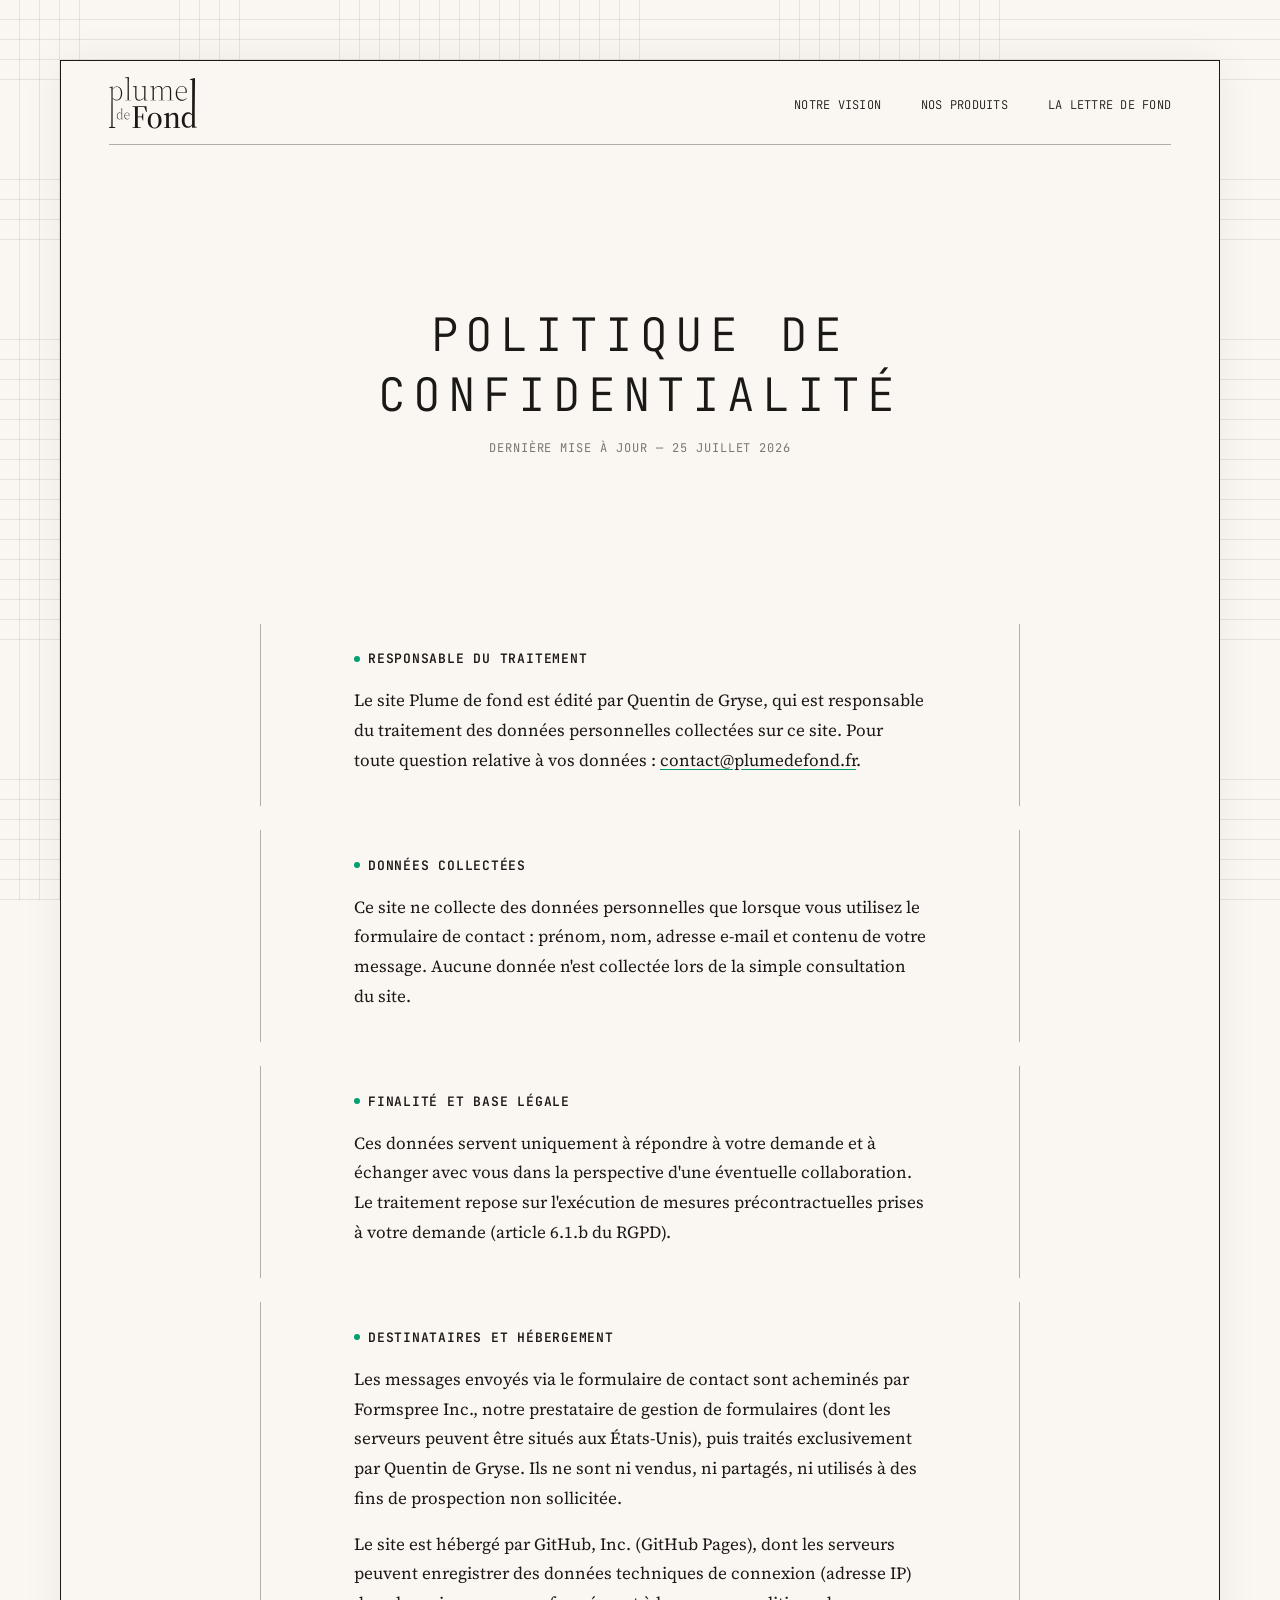
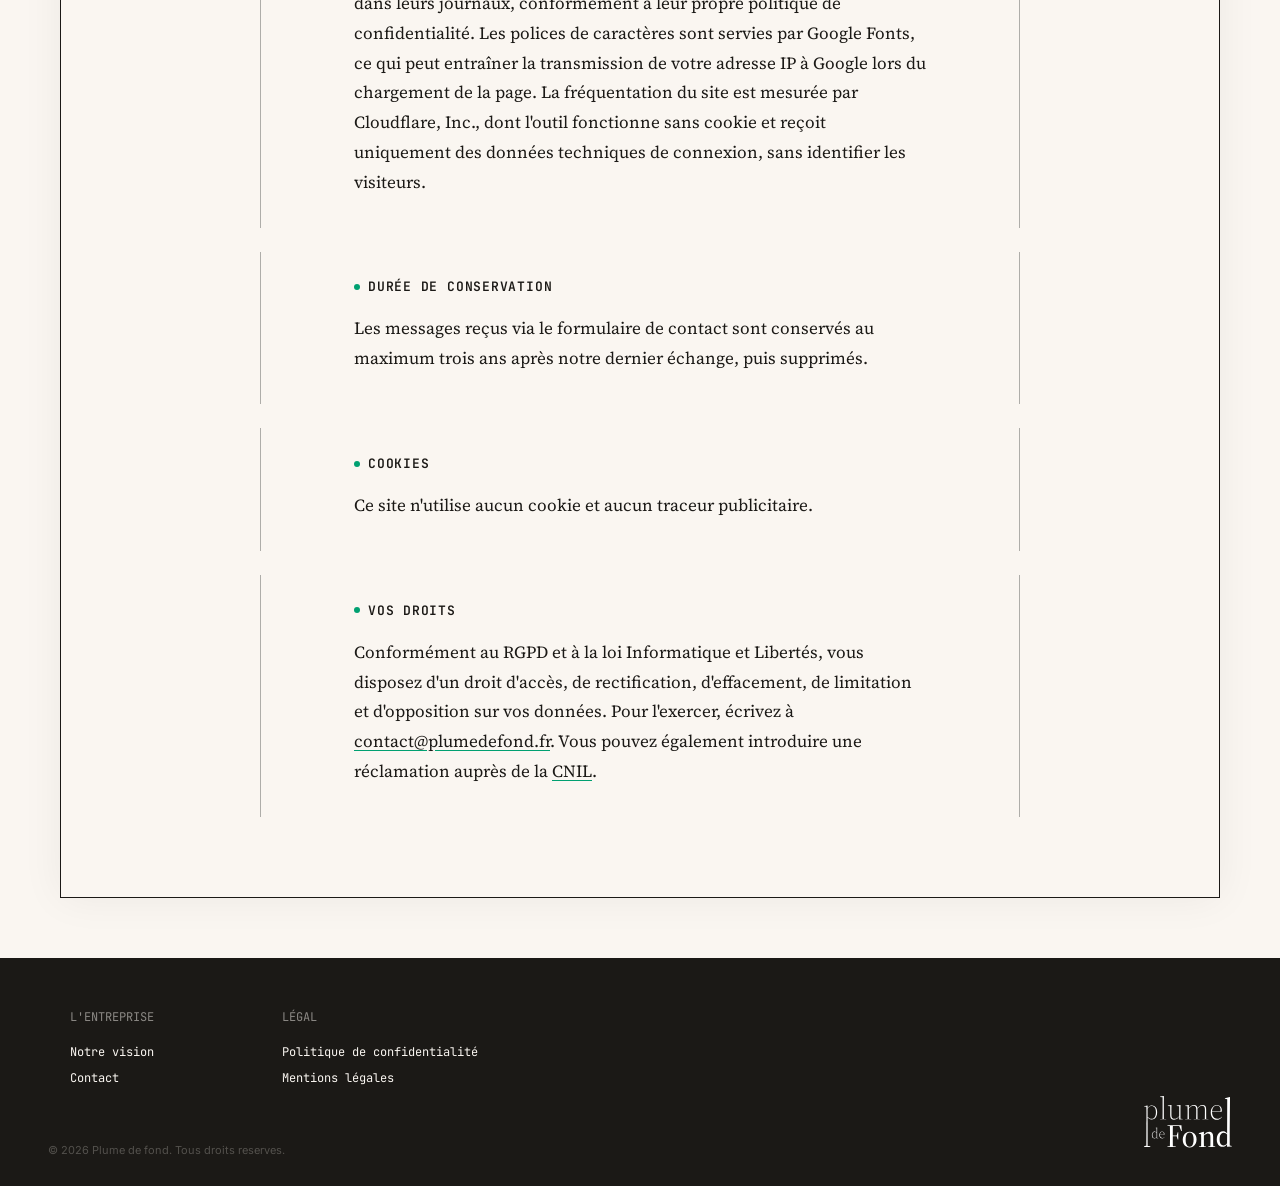
==== confidentialite.html @ 1cbe9a89 "Favicon : logotype sur fond crème #FAF9F1, SVG + PNG 16→512 rendus depuis le vectoriel, JSON-LD Orga" ====
<!DOCTYPE html>
<html lang="fr">
<head>
  <meta charset="UTF-8">
  <meta name="viewport" content="width=device-width, initial-scale=1.0">
  <title>Politique de confidentialité — Plume de fond</title>
  <link rel="preconnect" href="https://fonts.googleapis.com">
  <link rel="preconnect" href="https://fonts.gstatic.com" crossorigin>
  <link href="https://fonts.googleapis.com/css2?family=JetBrains+Mono:wght@300;400;500;600;700&family=Source+Serif+4:ital,opsz,wght@0,8..60,400;0,8..60,600;0,8..60,700;1,8..60,400;1,8..60,600&family=Inter:wght@400;500;600&display=swap" rel="stylesheet">
  <link rel="canonical" href="https://plumedefond.fr/confidentialite.html">
  <link rel="icon" href="favicon.ico" sizes="any">
  <link rel="icon" type="image/svg+xml" href="favicon.svg">
  <link rel="icon" type="image/png" sizes="512x512" href="favicon-512x512.png">
  <link rel="icon" type="image/png" sizes="192x192" href="favicon-192x192.png">
  <link rel="icon" type="image/png" sizes="96x96" href="favicon-96x96.png">
  <link rel="icon" type="image/png" sizes="48x48" href="favicon-48x48.png">
  <link rel="icon" type="image/png" sizes="32x32" href="favicon-32x32.png">
  <link rel="icon" type="image/png" sizes="16x16" href="favicon-16x16.png">
  <link rel="apple-touch-icon" sizes="180x180" href="apple-touch-icon.png">
  <link rel="stylesheet" href="style.css?v=20260912i">
</head>
<body>

  <div class="page-content">

  <!-- NAVBAR -->
  <nav class="navbar">
    <div class="nav-inner">
      <a href="index.html" class="nav-logo" aria-label="Plume de fond — accueil">
                <img class="logo-svg" src="logo-plume-de-fond.svg" alt="Plume de fond">
      </a>
      <ul class="nav-links">
        <li><a href="vision.html">NOTRE VISION<svg class="pencil-circle" viewBox="0 0 200 70" fill="none" xmlns="http://www.w3.org/2000/svg"><path d="M 120 5 C 160 3, 193 14, 191 32 C 189 50, 155 64, 100 65 C 45 66, 7 52, 6 34 C 5 16, 45 4, 110 3 C 155 2, 190 14, 188 32" stroke="#1b1916" stroke-width="1.8" stroke-linecap="round" fill="none"/></svg></a></li>
        <li><a href="index.html#produits">NOS PRODUITS<svg class="pencil-circle" viewBox="0 0 200 70" fill="none" xmlns="http://www.w3.org/2000/svg"><path d="M 120 5 C 160 3, 193 14, 191 32 C 189 50, 155 64, 100 65 C 45 66, 7 52, 6 34 C 5 16, 45 4, 110 3 C 155 2, 190 14, 188 32" stroke="#1b1916" stroke-width="1.8" stroke-linecap="round" fill="none"/></svg></a></li>
        <li><a href="https://lettre.plumedefond.fr">LA LETTRE DE FOND<svg class="pencil-circle" viewBox="0 0 200 70" preserveAspectRatio="none" fill="none" xmlns="http://www.w3.org/2000/svg"><path d="M 120 5 C 160 3, 193 14, 191 32 C 189 50, 155 64, 100 65 C 45 66, 7 52, 6 34 C 5 16, 45 4, 110 3 C 155 2, 190 14, 188 32" stroke="#1b1916" stroke-width="1.8" stroke-linecap="round" fill="none"/></svg></a></li>
      </ul>
    </div>
  </nav>

  <!-- TITRE -->
  <section class="hero hero-legal hero-legal-dated">
    <h1 class="hero-title vision-title">POLITIQUE DE CONFIDENTIALITÉ</h1>
  </section>
  <p class="legal-date">Dernière mise à jour — 25 juillet 2026</p>

  <!-- CORPS — colonne à filets façon article -->
  <div class="legal-article">

    <section class="legal-block">
      <div class="legal-inner">
        <h2>Responsable du traitement</h2>
        <p>Le site Plume de fond est édité par Quentin de Gryse, qui est responsable du traitement des données personnelles collectées sur ce site. Pour toute question relative à vos données : <a href="mailto:contact@plumedefond.fr">contact@plumedefond.fr</a>.</p>
      </div>
    </section>

    <section class="legal-block">
      <div class="legal-inner">
        <h2>Données collectées</h2>
        <p>Ce site ne collecte des données personnelles que lorsque vous utilisez le formulaire de contact : prénom, nom, adresse e-mail et contenu de votre message. Aucune donnée n'est collectée lors de la simple consultation du site.</p>
      </div>
    </section>

    <section class="legal-block">
      <div class="legal-inner">
        <h2>Finalité et base légale</h2>
        <p>Ces données servent uniquement à répondre à votre demande et à échanger avec vous dans la perspective d'une éventuelle collaboration. Le traitement repose sur l'exécution de mesures précontractuelles prises à votre demande (article 6.1.b du RGPD).</p>
      </div>
    </section>

    <section class="legal-block">
      <div class="legal-inner">
        <h2>Destinataires et hébergement</h2>
        <p>Les messages envoyés via le formulaire de contact sont acheminés par Formspree Inc., notre prestataire de gestion de formulaires (dont les serveurs peuvent être situés aux États-Unis), puis traités exclusivement par Quentin de Gryse. Ils ne sont ni vendus, ni partagés, ni utilisés à des fins de prospection non sollicitée.</p>
        <p>Le site est hébergé par GitHub, Inc. (GitHub Pages), dont les serveurs peuvent enregistrer des données techniques de connexion (adresse IP) dans leurs journaux, conformément à leur propre politique de confidentialité. Les polices de caractères sont servies par Google Fonts, ce qui peut entraîner la transmission de votre adresse IP à Google lors du chargement de la page. La fréquentation du site est mesurée par Cloudflare, Inc., dont l'outil fonctionne sans cookie et reçoit uniquement des données techniques de connexion, sans identifier les visiteurs.</p>
      </div>
    </section>

    <section class="legal-block">
      <div class="legal-inner">
        <h2>Durée de conservation</h2>
        <p>Les messages reçus via le formulaire de contact sont conservés au maximum trois ans après notre dernier échange, puis supprimés.</p>
      </div>
    </section>

    <section class="legal-block">
      <div class="legal-inner">
        <h2>Cookies</h2>
        <p>Ce site n'utilise aucun cookie et aucun traceur publicitaire.</p>
      </div>
    </section>

    <section class="legal-block">
      <div class="legal-inner">
        <h2>Vos droits</h2>
        <p>Conformément au RGPD et à la loi Informatique et Libertés, vous disposez d'un droit d'accès, de rectification, d'effacement, de limitation et d'opposition sur vos données. Pour l'exercer, écrivez à <a href="mailto:contact@plumedefond.fr">contact@plumedefond.fr</a>. Vous pouvez également introduire une réclamation auprès de la <a href="https://www.cnil.fr" target="_blank" rel="noopener">CNIL</a>.</p>
      </div>
    </section>

  </div>

  </div><!-- fin .page-content -->

<footer class="footer">
    <div class="footer-inner">
      <div class="footer-col">
        <p class="footer-heading">L'ENTREPRISE</p>
        <ul>
          <li><a href="vision.html">Notre vision</a></li>
          <li><a href="contact.html">Contact</a></li>
        </ul>
      </div>
      <div class="footer-col">
        <p class="footer-heading">LÉGAL</p>
        <ul>
          <li><a href="confidentialite.html">Politique de confidentialité</a></li>
          <li><a href="mentions-legales.html">Mentions légales</a></li>
        </ul>
      </div>
      <div class="footer-col footer-col-logo">
        <img class="footer-logo" src="logo-plume-de-fond-blanc.svg" alt="Plume de fond">
      </div>
    </div>
    <div class="footer-bottom">
      <p>&copy; 2026 Plume de fond. Tous droits reserves.</p>
    </div>
  </footer>

  <!-- Cloudflare Web Analytics — mesure d'audience sans cookies -->
  <script type='module' src='https://static.cloudflareinsights.com/beacon.min.js' data-cf-beacon='{"token": "644f7a3778624fafaa6b0a6ad2f11ed3"}'></script>
</body>
</html>
---- style.css ----
/* =============================================
   SEQUOIA CAPITAL — Faithful reproduction v2
   Based on actual screenshot analysis
   ============================================= */

*, *::before, *::after {
  margin: 0;
  padding: 0;
  box-sizing: border-box;
}

:root {
  --seq-green: #00a071;
  --seq-black: #1b1916;
  --seq-white: #ffffff;
  --seq-offwhite: #f3f3f2;
  --seq-gray: #888;
  --seq-cream: #faf6f1;
  --seq-red-margin: #d4a0a0;
  --seq-line: rgba(27, 25, 22, 0.06);
  --grid-gap: 1rem;

  /* Cartes produits — palette finance (banque privée / private equity / FT) */
  --card-visibilite-1: #3B5547;
  --card-visibilite-2: #2E4438;
  --card-edition-1: #5A3A29;
  --card-edition-2: #432A1B;
  --card-recherche-1: #2A4055;
  --card-recherche-2: #1E3148;
  --card-studio-1: #6A3138;
  --card-studio-2: #532328;
}

html {
  font-size: 16px;
  scroll-behavior: smooth;
  /* neutralise le gonflement automatique des textes sur Chrome Android */
  -webkit-text-size-adjust: 100%;
  text-size-adjust: 100%;
}

body {
  font-family: 'Inter', -apple-system, BlinkMacSystemFont, "Segoe UI", Roboto, sans-serif;
  color: var(--seq-black);
  background: var(--seq-cream);
  background-image:
    repeating-linear-gradient(
      to bottom,
      transparent,
      transparent 19.5px,
      rgba(27, 25, 22, 0.09) 19.5px,
      rgba(27, 25, 22, 0.09) 20px
    ),
    repeating-linear-gradient(
      to right,
      transparent,
      transparent 19.5px,
      rgba(27, 25, 22, 0.09) 19.5px,
      rgba(27, 25, 22, 0.09) 20px
    );
  background-attachment: fixed;
  line-height: 1.5;
  -webkit-font-smoothing: antialiased;
}

a {
  text-decoration: none;
  color: inherit;
}

ul {
  list-style: none;
}

/* =============================================
   NAVBAR — white bg, uppercase small links, spaced
   ============================================= */
.navbar {
  position: sticky;
  top: 0;
  z-index: 1000;
  background: var(--seq-cream);
  border-bottom: none;
}

.nav-inner {
  position: relative;
  margin: 0 auto;
  padding: 0 3rem;
  height: 84px;
  display: flex;
  align-items: center;
}

.nav-inner::after {
  content: '';
  position: absolute;
  bottom: 0;
  left: 3rem;
  right: 3rem;
  height: 0;
  border-top: thin solid #aeada9;
  opacity: 1;
}

.nav-logo {
  color: var(--seq-black);
  margin-right: auto;
  display: inline-flex;
  align-items: center;
  line-height: 0;
}

.nav-logo .logo-svg {
  height: 62px;
  width: auto;
  display: block;
  /* le SVG a du blanc interne en bas : on recentre l'encre optiquement */
  transform: translateY(5px);
}

.nav-links {
  display: flex;
  gap: 2.5rem;
}

.nav-links a {
  font-family: 'JetBrains Mono', monospace;
  font-size: 12px;
  font-weight: 300;
  color: var(--seq-black);
  letter-spacing: 0.02em;
  opacity: 1;
  transition: opacity 0.3s;
  position: relative;
}

.nav-links a:hover {
  opacity: 1;
}

.nav-links a.active {
  opacity: 1;
  background-image: url("data:image/svg+xml,%3Csvg xmlns='http://www.w3.org/2000/svg' viewBox='0 0 120 10' preserveAspectRatio='none'%3E%3Cpath d='M 0 6 C 30 4, 60 7, 90 5 C 105 4, 115 6, 120 5' stroke='%231b1916' stroke-width='3.5' stroke-linecap='round' fill='none'/%3E%3C/svg%3E");
  background-repeat: no-repeat;
  background-position: bottom center;
  background-size: 100% 10px;
  padding-bottom: 10px;
}

.nav-links a:not(.active):hover .pencil-circle {
  opacity: 1;
}

.nav-links a:not(.active):hover .pencil-circle path {
  animation: draw 0.7s ease-out forwards;
}

.nav-links a.active .pencil-circle {
  display: none;
}

.pencil-circle {
  position: absolute;
  top: -14px;
  left: -18px;
  width: calc(100% + 36px);
  height: calc(100% + 28px);
  pointer-events: none;
  opacity: 0;
  transition: opacity 0.1s;
}

.pencil-circle path {
  stroke-dasharray: 600;
  stroke-dashoffset: 600;
}

@keyframes draw {
  to {
    stroke-dashoffset: 0;
  }
}

.nav-right {
  display: flex;
  align-items: center;
  margin-left: 2.5rem;
  gap: 12px;
}

.nav-search {
  background: none;
  border: none;
  cursor: pointer;
  color: var(--seq-black);
  opacity: 0.6;
  padding: 4px;
  transition: opacity 0.2s;
}

.nav-search:hover {
  opacity: 1;
}

.nav-hamburger {
  display: none;
  background: none;
  border: none;
  cursor: pointer;
  flex-direction: column;
  gap: 4px;
  padding: 6px;
}

.nav-hamburger span {
  display: block;
  width: 18px;
  height: 1.5px;
  background: var(--seq-black);
}

/* =============================================
   HERO — white bg, serif italic, circled word
   ============================================= */
.hero {
  margin-top: 0;
  display: flex;
  align-items: center;
  justify-content: center;
  padding: 160px 3rem 180px;
  background: transparent;
  position: relative;
}

/* Conteneur central — fond opaque par-dessus le quadrillage */
.page-content {
  position: relative;
  margin: 60px;
  background: var(--seq-cream);
  border: 1.5px solid var(--seq-black);
  box-shadow: 0 0 40px rgba(0, 0, 0, 0.06);
}

.hero-title {
  font-family: 'Source Serif 4', Georgia, 'Times New Roman', serif;
  font-size: 46px;
  font-weight: 400;
  font-style: normal;
  line-height: 1.3;
  letter-spacing: -0.01em;
  color: var(--seq-black);
  text-align: center;
  max-width: 780px;
}

.typewriter {
  font-style: italic;
}

.cursor {
  display: inline;
  animation: blink 0.8s step-end infinite;
  font-weight: 300;
  margin-left: -2px;
}

@keyframes blink {
  0%, 100% { opacity: 1; }
  50% { opacity: 0; }
}

/* Soulignement calligraphique sous le logo */
.nav-logo {
  position: relative;
}


/* =============================================
   VISION — page texte
   ============================================= */
/* Hero Vision : même espace au-dessus (ligne navbar → titre) et en dessous
   (titre → intro), 173 px mesurés (2026-09-12) */
.hero-vision {
  padding-bottom: 97px;
}
.vision-title {
  font-family: 'JetBrains Mono', monospace !important;
  font-weight: 300 !important;
  letter-spacing: 0.15em;
}

.vision-content {
  padding: 0 3rem 80px;
}

.vision-inner {
  max-width: 700px;
  margin: 0 auto;
}

.vision-inner h2 {
  font-family: 'Source Serif 4', Georgia, serif;
  font-size: 24px;
  font-weight: 400;
  color: var(--seq-black);
  margin-top: 48px;
  margin-bottom: 16px;
}

.vision-inner h2:first-child {
  margin-top: 0;
}

.vision-inner p {
  font-family: 'Source Serif 4', Georgia, serif;
  font-size: 16px;
  line-height: 1.8;
  color: var(--seq-black);
  margin-bottom: 16px;
  opacity: 0.85;
}

/* Vision — Intro (dans la grille) */
.vision-block-intro {
  text-align: center;
}

.vision-block-intro::after {
  background: none !important;
}

.vision-block-intro::before {
  content: '';
  position: absolute;
  bottom: 0;
  left: 0.95rem;
  right: 0.95rem;
  height: 0;
  border-top: thin solid #aeada9;
  clip-path: polygon(0 0, calc(50% - 0.95rem) 0, calc(50% - 0.95rem) 100%, calc(50% + 0.95rem) 100%, calc(50% + 0.95rem) 0, 100% 0, 100% 100%, 0 100%);
  z-index: 1;
}

.vision-opening {
  font-family: 'Source Serif 4', Georgia, serif;
  font-size: 28px;
  font-weight: 700;
  line-height: 1.4;
  color: var(--seq-black);
  max-width: 700px;
  margin: 0 auto;
}

.vision-subtitle {
  font-family: 'Source Serif 4', Georgia, serif;
  font-size: 16px;
  line-height: 1.8;
  color: var(--seq-black);
  opacity: 0.75;
}

/* Vision — Séparateurs */
.vision-separator {
  border: none;
  border-top: 1px solid rgba(27, 25, 22, 0.1);
  max-width: 700px;
  margin: 48px auto;
}

/* Vision — Blocs alternés */
.vision-block {
  padding: 0 3rem;
}

.vision-block-inner {
  max-width: 1000px;
  margin: 0 auto;
  display: grid;
  grid-template-columns: 1fr 1fr;
  gap: 60px;
  align-items: start;
}

/* ============================================================
   VISION — grille encadrée (filets façon page d'accueil)
   ============================================================ */
.vision-grid {
  position: relative;
  max-width: 1040px;
  margin: 0.7rem auto 0;
}

/* chaque bloc = une rangée de la grille */
.vision-grid .vision-block {
  position: relative;
  padding: 2.6rem 2rem;
}
.vision-grid .vision-block-inner {
  max-width: none;
  margin: 0;
  gap: 4rem;
  align-items: center;
}

/* séparateurs horizontaux entre rangées — extrémités en retrait + trou central (s'arrêtent avant les verticales) */
.vision-grid .vision-block + .vision-block::before {
  content: '';
  position: absolute;
  top: 0;
  left: 0.95rem;
  right: 0.95rem;
  height: 0;
  border-top: thin solid #aeada9;
  clip-path: polygon(0 0, calc(50% - 0.95rem) 0, calc(50% - 0.95rem) 100%, calc(50% + 0.95rem) 100%, calc(50% + 0.95rem) 0, 100% 0, 100% 100%, 0 100%);
  pointer-events: none;
}

/* filets du cadre */
.vision-grid .frame-line {
  position: absolute;
  z-index: 1;
  pointer-events: none;
}
.vision-grid .frame-top,
.vision-grid .frame-bottom {
  left: 0.95rem;
  right: 0.95rem;
  height: 0;
  border-top: thin solid #aeada9;
  clip-path: polygon(0 0, calc(50% - 0.95rem) 0, calc(50% - 0.95rem) 100%, calc(50% + 0.95rem) 100%, calc(50% + 0.95rem) 0, 100% 0, 100% 100%, 0 100%);
}
.vision-grid .frame-top { top: 0; clip-path: none; }
.vision-grid .frame-bottom { bottom: 0; }

.vision-grid .vision-block-intro + .vision-block::before {
  clip-path: none;
}
.vision-grid .frame-vleft,
.vision-grid .frame-vright,
.vision-grid .frame-vcenter {
  display: none;
}

.vision-grid .vision-block::after {
  content: '';
  position: absolute;
  top: 1rem;
  bottom: 1rem;
  left: 0;
  right: 0;
  border-left: thin solid #aeada9;
  border-right: thin solid #aeada9;
  background: linear-gradient(to right, transparent calc(50% - 0.5px), #aeada9 calc(50% - 0.5px), #aeada9 calc(50% + 0.5px), transparent calc(50% + 0.5px));
  pointer-events: none;
  z-index: 1;
}

.vision-block-reverse .vision-block-inner {
  direction: rtl;
}

.vision-block-reverse .vision-text,
.vision-block-reverse .vision-image {
  direction: ltr;
}

.vision-text h2 {
  font-family: 'Source Serif 4', Georgia, serif;
  font-size: 22px;
  font-weight: 400;
  font-style: italic;
  color: var(--seq-black);
  margin-bottom: 20px;
}

.vision-text p {
  font-family: 'Source Serif 4', Georgia, serif;
  font-size: 15px;
  line-height: 1.8;
  color: var(--seq-black);
  opacity: 0.85;
  margin-bottom: 14px;
}

.vision-text p:last-child {
  margin-bottom: 0;
}

/* Vision — Images (placeholder en attendant) */
.vision-image-placeholder {
  width: 100%;
  aspect-ratio: 4 / 3;
  background: rgba(27, 25, 22, 0.04);
  border: 1px dashed rgba(27, 25, 22, 0.15);
  display: flex;
  align-items: center;
  justify-content: center;
  font-family: 'JetBrains Mono', monospace;
  font-size: 13px;
  color: var(--seq-black);
  opacity: 0.3;
}

.vision-image img {
  width: 100%;
  aspect-ratio: 1 / 1;
  object-fit: cover;
}

/* Vision — Fermeture */
.vision-closing-section {
  padding: 48px 3rem 80px;
  text-align: center;
}

.vision-closing {
  font-family: 'Source Serif 4', Georgia, serif;
  font-size: 20px;
  line-height: 1.6;
  color: var(--seq-black);
  max-width: 700px;
  margin: 0 auto;
}

.vision-signature {
  font-family: 'Source Serif 4', Georgia, serif;
  font-size: 18px;
  color: var(--seq-black);
  margin-top: 24px;
}

.vision-signature a {
  background-image: url("data:image/svg+xml,%3Csvg xmlns='http://www.w3.org/2000/svg' viewBox='0 0 120 10' preserveAspectRatio='none'%3E%3Cpath d='M 0 6 C 30 4, 60 7, 90 5 C 105 4, 115 6, 120 5' stroke='%231b1916' stroke-width='3.5' stroke-linecap='round' fill='none'/%3E%3C/svg%3E");
  background-repeat: no-repeat;
  background-position: bottom center;
  background-size: 100% 10px;
  padding-bottom: 10px;
  background-size: 100% 10px;
}

/* Bloc « Devenez votre propre média » : image à taille fixe, colonne texte
   élargie via un écart réduit (64 → 50 px, bascule à 54 px) pour garder le dernier paragraphe
   sur 4 lignes sans élargir la grille (2026-09-12) */
@media (min-width: 769px) {
  .vision-grid .vision-block-reverse .vision-block-inner {
    grid-template-columns: 1fr calc(50% - 2rem);
    gap: 50px;
  }
}

/* Vision — Responsive */
@media (max-width: 768px) {
  .vision-block-inner {
    grid-template-columns: 1fr;
    gap: 30px;
  }

  .vision-block-reverse .vision-block-inner {
    direction: ltr;
  }

  /* colonnes empilées : on masque la verticale centrale */
  .vision-grid .frame-vcenter {
    display: none;
  }

  .vision-opening {
    font-size: 22px;
  }

  .vision-intro,
  .vision-block {
    padding-left: 1.2rem;
    padding-right: 1.2rem;
  }

  .vision-closing-section {
    padding-left: 1.2rem;
    padding-right: 1.2rem;
  }
}

/* =============================================
   GRID — tight gap, Sequoia editorial layout
   ============================================= */
.products {
  padding: 0 3rem 3rem;
  margin: 0 auto;
}

.grid {
  display: grid;
  grid-template-columns: repeat(3, 1fr);
  grid-auto-rows: 1fr;
  gap: var(--grid-gap);
}

/* =============================================
   CARDS — full-bleed image, overlay text at bottom
   ============================================= */
.card {
  position: relative;
  overflow: hidden;
  cursor: pointer;
  min-height: 300px;
}

.card-large {
  grid-column: span 2;
}

.card-bg {
  position: absolute;
  inset: 0;
  width: 100%;
  height: 100%;
  transition: transform 0.5s ease;
}

.card:hover .card-bg {
  transform: scale(1.04);
}

.card-overlay {
  position: absolute;
  inset: 0;
  display: flex;
  flex-direction: column;
  justify-content: space-between;
  padding: 1.5rem;
  background: linear-gradient(to top, rgba(0,0,0,0.55) 0%, rgba(0,0,0,0.1) 40%, rgba(0,0,0,0) 60%);
}

.card-tag {
  font-family: 'JetBrains Mono', monospace;
  font-size: 16px;
  font-weight: 600;
  letter-spacing: 0.02em;
  color: var(--seq-cream);
  margin-bottom: 6px;
  display: flex;
  align-items: center;
  gap: 6px;
}

.card-tag::before {
  content: '';
  display: inline-block;
  width: 6px;
  height: 6px;
  background: var(--seq-cream);
  border-radius: 50%;
}

.card-title {
  font-family: 'Source Serif 4', Georgia, 'Times New Roman', serif;
  font-size: 16px;
  font-weight: 600;
  line-height: 1.3;
  color: var(--seq-white);
}

.card-large .card-title {
  font-size: 20px;
}

/* =============================================
   GRID 2x2 — familles de produits
   ============================================= */
.grid-2x2 {
  grid-template-columns: repeat(2, 1fr);
  grid-auto-rows: auto;
  gap: 1.9rem;
  position: relative;
  padding-top: 0.95rem;
  padding-bottom: 0.95rem;
}

/* Ligne horizontale en haut */
.grid-2x2 .line-top,
.grid-2x2 .line-bottom {
  position: absolute;
  left: 0;
  right: 0;
  height: 0;
  border-top: thin solid #aeada9;
  pointer-events: none;
  z-index: 1;
  clip-path: polygon(0 0, calc(50% - 0.95rem) 0, calc(50% - 0.95rem) 100%, calc(50% + 0.95rem) 100%, calc(50% + 0.95rem) 0, 100% 0, 100% 100%, 0 100%);
}

/* séparateurs entre cartes / avant le manifeste — uniquement en mobile (colonne unique) */
.card-sep,
.manifeste-sep {
  display: none;
}

.grid-2x2 .line-top {
  top: 0;
}

.grid-2x2 .line-bottom {
  bottom: 0;
}

.grid-2x2 .line-left,
.grid-2x2 .line-right {
  position: absolute;
  top: 0.95rem;
  bottom: 0.95rem;
  width: 1px;
  pointer-events: none;
  z-index: 1;
  background: linear-gradient(
    to bottom,
    #aeada9 0%,
    #aeada9 calc(50% - 0.95rem),
    transparent calc(50% - 0.95rem),
    transparent calc(50% + 0.95rem),
    #aeada9 calc(50% + 0.95rem),
    #aeada9 100%
  );
}

.grid-2x2 .line-left {
  left: -0.95rem;
}

.grid-2x2 .line-right {
  right: -0.95rem;
}

.grid-2x2::before,
.grid-2x2::after {
  content: '';
  position: absolute;
  opacity: 1;
  z-index: 1;
  pointer-events: none;
}

/* Ligne verticale — interrompue au centre */
.grid-2x2::before {
  top: 0.95rem;
  bottom: 0.95rem;
  left: 50%;
  width: 1px;
  transform: translateX(-50%);
  background: linear-gradient(
    to bottom,
    #aeada9 0%,
    #aeada9 calc(50% - 0.95rem),
    transparent calc(50% - 0.95rem),
    transparent calc(50% + 0.95rem),
    #aeada9 calc(50% + 0.95rem),
    #aeada9 100%
  );
}

/* Ligne horizontale — interrompue au centre */
.grid-2x2::after {
  left: 0;
  right: 0;
  top: 50%;
  height: 1px;
  transform: translateY(-50%);
  background: linear-gradient(
    to right,
    #aeada9 0%,
    #aeada9 calc(50% - 0.95rem),
    transparent calc(50% - 0.95rem),
    transparent calc(50% + 0.95rem),
    #aeada9 calc(50% + 0.95rem),
    #aeada9 100%
  );
}

.card-family {
  aspect-ratio: 1 / 1;
  min-height: 0;
}

.card-family .card-overlay {
  background: linear-gradient(to top, rgba(0,0,0,0.35) 0%, rgba(0,0,0,0.1) 50%, rgba(0,0,0,0) 70%);
}

.card-bottom {
  position: relative;
  z-index: 2;
  display: flex;
  flex-direction: column;
  gap: 12px;
}

.card-services {
  list-style: none;
  display: flex;
  flex-wrap: wrap;
  gap: 6px 12px;
}

.card-services li {
  font-family: 'JetBrains Mono', monospace;
  font-size: 13px;
  font-weight: 300;
  color: rgba(255, 255, 255, 0.7);
  letter-spacing: 0.02em;
}

.card-services li + li::before {
  content: '—  ';
  opacity: 0.4;
}

/* =============================================
   FLIP CARDS — recto/verso au clic
   ============================================= */
/* le clip passe sur chaque face (sinon la rotation 3D serait coupée) */
.card-family {
  overflow: visible;
  perspective: 1400px;
}

.card-flip-inner {
  position: relative;
  width: 100%;
  height: 100%;
  -webkit-transform-style: preserve-3d;
  transform-style: preserve-3d;
  transition: transform 0.65s cubic-bezier(0.4, 0.2, 0.2, 1);
}

.card-family.flipped .card-flip-inner {
  transform: rotateY(180deg);
}

.card-face {
  position: absolute;
  inset: 0;
  overflow: hidden;
  backface-visibility: hidden;
  -webkit-backface-visibility: hidden;
}

/* Safari iOS ignore parfois backface-visibility sans transform 3D explicite */
.card-face-front {
  transform: rotateY(0deg);
  /* ceinture de sécurité : recto masqué à mi-rotation (invisible à cet instant) */
  visibility: visible;
  transition: visibility 0s linear 0.32s;
}

.card-family.flipped .card-face-front {
  visibility: hidden;
}

/* Verso : page de cahier — crème quadrillé, texte encre */
.card-face-back {
  transform: rotateY(180deg);
  display: flex;
  flex-direction: column;
  gap: 14px;
  padding: 1.5rem;
  background-color: var(--seq-cream);
  background-image:
    linear-gradient(rgba(27, 25, 22, 0.05) 1px, transparent 1px),
    linear-gradient(90deg, rgba(27, 25, 22, 0.05) 1px, transparent 1px);
  background-size: 20px 20px;
  border: thin solid #aeada9;
}

.card-family .card-face-back .card-tag {
  color: var(--seq-black);
  text-shadow: none;
}

.card-family .card-face-back .card-tag::before {
  background: var(--seq-green);
}

.card-back-text {
  font-family: 'Source Serif 4', Georgia, 'Times New Roman', serif;
  font-size: 18px;
  line-height: 1.65;
  color: var(--seq-black);
  margin: auto 0;
  text-align: center;
  padding: 0 0.6rem;
}

@media (prefers-reduced-motion: reduce) {
  .card-flip-inner {
    transition: none;
  }
}

/* =============================================
   CARD — social icons (chalk style)
   ============================================= */
.card-overlay-icons {
  background: none;
  justify-content: flex-end;
  align-items: flex-start;
  padding: 1.5rem;
  gap: 0;
}

.card-icons-grid {
  position: absolute;
  top: 50%;
  left: 50%;
  transform: translate(-50%, -55%);
  display: grid;
  grid-template-columns: repeat(3, 1fr);
  gap: 1.5rem;
  width: 60%;
  max-width: 260px;
  color: rgba(255, 255, 255, 0.8);
}

.card-social:hover .card-icons-grid {
  color: rgba(255, 255, 255, 0.95);
}

.card-edition-icon {
  position: absolute;
  top: 50%;
  left: 50%;
  transform: translate(-50%, -55%);
  width: 30%;
  max-width: 120px;
  color: rgba(255, 255, 255, 0.8);
  transition: color 0.4s;
}

.card-edition:hover .card-edition-icon {
  color: rgba(255, 255, 255, 0.95);
}

.card-edition-icon svg {
  width: 100%;
  height: auto;
}

/* Fond grille bleu nuit #0F1E31 (lifté depuis #17141d, trop proche du noir Édition) */
.card-bg-recherche {
  background-color: #0F1E31;
  background-image:
    linear-gradient(rgba(255, 255, 255, 0.07) 1px, transparent 1px),
    linear-gradient(90deg, rgba(255, 255, 255, 0.07) 1px, transparent 1px);
  background-size: 28px 28px;
}

/* Ligne de graphique étirée sur toute la largeur */
.recherche-line {
  position: absolute;
  inset: 0;
  width: 100%;
  height: 100%;
}

/* Loupe demi-teinte, au centre (à la place du globe) */
.recherche-loupe {
  position: absolute;
  top: 46%;
  left: 50%;
  transform: translate(-50%, -50%) rotate(-4deg);
  width: 38%;
  max-width: 190px;
  height: auto;
  filter: drop-shadow(0 8px 16px rgba(0, 0, 0, 0.45));
  transition: transform 0.5s ease;
}

.card-recherche:hover .recherche-loupe {
  transform: translate(-50%, -50%) rotate(-4deg) scale(1.04);
}

.card-medias-icon {
  position: absolute;
  top: 50%;
  left: 50%;
  transform: translate(-50%, -55%);
  width: 45%;
  max-width: 170px;
  color: rgba(255, 255, 255, 0.8);
  transition: color 0.4s;
}

.card-medias:hover .card-medias-icon {
  color: rgba(255, 255, 255, 0.95);
}

.card-medias-icon svg {
  width: 100%;
  height: auto;
}

/* =============================================
   CARD STUDIO — égaliseur audio animé
   ============================================= */
/* pas de dégradé sombre sur la carte Studio — aplat uni */
.card-medias .card-overlay {
  background: none;
}

.card-eq {
  position: absolute;
  top: 50%;
  left: 50%;
  transform: translate(-50%, -55%);
  display: flex;
  align-items: center;
  gap: 7px;
  height: 100px;
  color: rgba(255, 255, 255, 0.9);
  transition: color 0.4s;
}

.card-medias:hover .card-eq {
  color: #ffffff;
}

.card-eq-bar {
  width: 6px;
  border-radius: 0;
  background: currentColor;
  height: var(--h);
  transform-origin: center;
  animation: eq-bounce var(--dur, 1s) ease-in-out var(--d, 0s) infinite;
}

@keyframes eq-bounce {
  0%, 100% { transform: scaleY(0.3); }
  50%      { transform: scaleY(1); }
}

/* accélère légèrement au survol */
.card-medias:hover .card-eq-bar {
  animation-duration: calc(var(--dur, 1s) * 0.6);
}

/* respecte la préférence d'animation réduite */
@media (prefers-reduced-motion: reduce) {
  .card-eq-bar { animation: none; transform: scaleY(0.8); }
}

.card-icon {
  width: 100%;
  height: auto;
  transition: color 0.4s;
}

.card-social .card-title {
  text-align: left;
  font-size: 16px;
}

/* =============================================
   CARD VISIBILITÉ — quadrillage vert + post-it
   ============================================= */
/* pas de dégradé sombre sur les cartes Visibilité et Recherche — aplat uni */
.card-social .card-overlay,
.card-recherche .card-overlay {
  background: none;
}

/* =============================================
   CARD ÉDITION — tableau noir + coupures de journaux déchirées
   ============================================= */
/* dégradé renforcé : le titre passe sur la coupure de journal claire */
.card-edition .card-overlay {
  background: linear-gradient(to top, rgba(0,0,0,0.68) 0%, rgba(0,0,0,0.32) 30%, rgba(0,0,0,0) 58%);
}

.card-edition .card-title,
.card-edition .card-services,
.card-edition .card-tag {
  text-shadow: 0 1px 8px rgba(0, 0, 0, 0.85);
}

.card-bg-edition {
  /* photo 675×1200 : cover recadre le portrait en carré, sans zoomer au-delà du natif */
  background-image: url(tableau-noir.jpg);
  background-size: cover;
  background-position: center;
  background-repeat: no-repeat;
}

/* Coupure de journal déchirée (positionnée + inclinée, ombre portée) */
.edition-clip {
  position: absolute;
  filter: drop-shadow(2px 5px 8px rgba(0, 0, 0, 0.5));
}

/* Feuille : fond blanc cassé visible dans la frange déchirée */
.edition-paper {
  width: 100%;
  height: 100%;
  background: #ece7da;
}

/* L'image remplit la feuille ; la fenêtre de crop se règle via object-position */
.edition-paper img {
  display: block;
  width: 100%;
  height: 100%;
  object-fit: cover;
  pointer-events: none;
}

/* — Coupure du haut : graphique « Oil Supply » , bord inférieur déchiré — */
.edition-clip-top {
  top: -3%;
  right: -4%;
  width: 56%;
  height: 26%;
  transform: rotate(7deg);
}

.edition-clip-top .edition-paper {
  clip-path: polygon(0 0, 100% 0, 100.0% 86.8%, 99.3% 86.8%, 97.4% 86.8%, 94.9% 86.8%, 92.4% 86.8%, 90.0% 87.9%, 88.6% 87.9%, 86.2% 86.8%, 84.6% 86.8%, 82.9% 88.8%, 80.7% 89.6%, 78.2% 88.7%, 75.7% 89.7%, 73.8% 89.0%, 72.2% 90.3%, 69.8% 87.2%, 67.3% 86.8%, 66.0% 87.2%, 64.6% 88.7%, 63.2% 89.4%, 61.9% 90.9%, 60.2% 90.2%, 58.3% 90.6%, 56.2% 90.6%, 54.4% 91.1%, 52.0% 92.2%, 50.6% 92.0%, 48.4% 92.4%, 46.0% 93.2%, 44.2% 92.8%, 42.4% 91.3%, 41.1% 90.3%, 38.6% 89.4%, 37.0% 89.8%, 34.8% 89.0%, 32.3% 89.1%, 30.2% 88.8%, 28.2% 87.5%, 26.4% 86.9%, 24.5% 86.8%, 22.3% 86.8%, 21.0% 86.8%, 19.3% 87.6%, 17.5% 86.8%, 15.5% 86.8%, 13.4% 86.8%, 11.4% 87.2%, 9.8% 88.5%, 8.0% 86.8%, 6.0% 86.8%, 4.0% 88.4%, 2.7% 88.7%, 1.4% 88.4%, 0.0% 88.9%);
}

.edition-clip-top img {
  /* fenêtre sur la colonne du graphique pétrole */
  object-position: 52% 23%;
  clip-path: polygon(0 0, 100% 0, 100.0% 84.8%, 99.3% 84.8%, 97.4% 84.8%, 94.9% 84.8%, 92.4% 84.8%, 90.0% 85.9%, 88.6% 85.9%, 86.2% 84.8%, 84.6% 84.8%, 82.9% 86.8%, 80.7% 87.6%, 78.2% 86.7%, 75.7% 87.7%, 73.8% 87.0%, 72.2% 88.3%, 69.8% 85.2%, 67.3% 84.8%, 66.0% 85.2%, 64.6% 86.7%, 63.2% 87.4%, 61.9% 88.9%, 60.2% 88.2%, 58.3% 88.6%, 56.2% 88.6%, 54.4% 89.1%, 52.0% 90.2%, 50.6% 90.0%, 48.4% 90.4%, 46.0% 91.2%, 44.2% 90.8%, 42.4% 89.3%, 41.1% 88.3%, 38.6% 87.4%, 37.0% 87.8%, 34.8% 87.0%, 32.3% 87.1%, 30.2% 86.8%, 28.2% 85.5%, 26.4% 84.9%, 24.5% 84.8%, 22.3% 84.8%, 21.0% 84.8%, 19.3% 85.6%, 17.5% 84.8%, 15.5% 84.8%, 13.4% 84.8%, 11.4% 85.2%, 9.8% 86.5%, 8.0% 84.8%, 6.0% 84.8%, 4.0% 86.4%, 2.7% 86.7%, 1.4% 86.4%, 0.0% 86.9%);
}

/* — Coupure du bas : une « Dow Industrials Top 10000 », bord supérieur déchiré — */
.edition-clip-bottom {
  bottom: -4%;
  left: -5%;
  width: 55%;
  height: 30%;
  transform: rotate(-2.5deg);
}

.edition-clip-bottom .edition-paper {
  clip-path: polygon(0.0% 12.1%, 1.4% 11.7%, 3.2% 10.6%, 4.6% 13.2%, 6.3% 13.2%, 8.9% 13.0%, 11.2% 13.2%, 13.4% 12.7%, 14.6% 13.2%, 16.5% 13.2%, 18.9% 12.2%, 20.8% 11.8%, 22.6% 10.5%, 25.0% 9.5%, 26.8% 9.6%, 28.2% 9.6%, 30.3% 10.6%, 32.1% 11.4%, 34.3% 11.5%, 36.7% 9.9%, 39.0% 9.9%, 40.8% 8.9%, 42.3% 9.5%, 44.2% 8.6%, 46.7% 11.2%, 48.1% 9.9%, 50.3% 9.6%, 52.5% 11.0%, 53.9% 12.4%, 56.2% 10.9%, 58.8% 13.2%, 61.4% 12.9%, 63.0% 12.6%, 64.9% 12.1%, 66.9% 12.1%, 69.5% 10.7%, 72.0% 11.1%, 74.4% 13.2%, 75.8% 13.2%, 77.1% 13.2%, 79.5% 12.3%, 81.9% 10.8%, 83.4% 8.5%, 85.2% 10.0%, 87.2% 9.0%, 88.7% 7.9%, 90.7% 6.8%, 92.2% 7.9%, 93.5% 8.7%, 95.4% 9.2%, 97.5% 7.6%, 99.1% 6.8%, 100.0% 9.1%, 100% 100%, 0 100%);
}

.edition-clip-bottom img {
  /* fenêtre sur le titre Dow Industrials + courbe DJIA */
  object-position: 40% 29%;
  clip-path: polygon(0.0% 14.1%, 1.4% 13.7%, 3.2% 12.6%, 4.6% 15.2%, 6.3% 15.2%, 8.9% 15.0%, 11.2% 15.2%, 13.4% 14.7%, 14.6% 15.2%, 16.5% 15.2%, 18.9% 14.2%, 20.8% 13.8%, 22.6% 12.5%, 25.0% 11.5%, 26.8% 11.6%, 28.2% 11.6%, 30.3% 12.6%, 32.1% 13.4%, 34.3% 13.5%, 36.7% 11.9%, 39.0% 11.9%, 40.8% 10.9%, 42.3% 11.5%, 44.2% 10.6%, 46.7% 13.2%, 48.1% 11.9%, 50.3% 11.6%, 52.5% 13.0%, 53.9% 14.4%, 56.2% 12.9%, 58.8% 15.2%, 61.4% 14.9%, 63.0% 14.6%, 64.9% 14.1%, 66.9% 14.1%, 69.5% 12.7%, 72.0% 13.1%, 74.4% 15.2%, 75.8% 15.2%, 77.1% 15.2%, 79.5% 14.3%, 81.9% 12.8%, 83.4% 10.5%, 85.2% 12.0%, 87.2% 11.0%, 88.7% 9.9%, 90.7% 8.8%, 92.2% 9.9%, 93.5% 10.7%, 95.4% 11.2%, 97.5% 9.6%, 99.1% 8.8%, 100.0% 11.1%, 100% 100%, 0 100%);
}

.card-bg-grid {
  background-color: #203029;
  /* essai sans quadrillage — lignes retirées
  background-image:
    linear-gradient(rgba(255, 255, 255, 0.06) 1px, transparent 1px),
    linear-gradient(90deg, rgba(255, 255, 255, 0.06) 1px, transparent 1px);
  background-size: 31px 31px; */
}

/* Post-it papier déchiré (image détourée) */
.card-postit {
  position: absolute;
  top: 50%;
  left: 50%;
  transform: translate(-50%, -52%) rotate(-1.5deg);
  width: 88%;
  max-width: 288px;
  aspect-ratio: 500 / 365;
  transition: transform 0.5s ease;
}

.card-social:hover .card-postit {
  transform: translate(-50%, -52%) rotate(-1.5deg) scale(1.03);
}

.card-postit-img {
  position: absolute;
  inset: 0;
  width: 100%;
  height: 100%;
  object-fit: contain;
  filter: drop-shadow(0 9px 18px rgba(0, 0, 0, 0.3));
  pointer-events: none;
}

/* Icônes réseaux (noir sur le papier) */
.card-postit-icons {
  position: absolute;
  top: 45%;
  left: 50%;
  transform: translate(-50%, -50%);
  display: flex;
  justify-content: center;
  align-items: center;
  gap: 1.33rem;
  color: #2a2723;
}

.card-postit-icons .card-icon {
  width: 50px;
  height: auto;
}

/* =============================================
   MANIFESTE — pleine largeur dans la grille 2x2
   ============================================= */
.manifeste {
  background: var(--seq-black);
  color: #fff;
  padding: 4rem 3.5rem;
  margin-top: 0.95rem;
  display: flex;
  justify-content: center;
  position: relative;
}

/* Cadre de filets autour du bandeau — aligné sur la grille des cartes */
.manifeste .frame-line {
  position: absolute;
  z-index: 1;
  pointer-events: none;
}
/* Ligne du bas : continue (pas de trou central), à 0.95rem sous le bloc */
.manifeste .frame-bottom {
  left: 0;
  right: 0;
  bottom: -0.95rem;
  height: 0;
  border-top: thin solid #aeada9;
}
/* Verticales : longueur du bloc, à -0.95rem (alignées sur la grille) */
.manifeste .frame-vleft,
.manifeste .frame-vright {
  top: 0;
  bottom: 0;
  width: 1px;
  background: #aeada9;
}
.manifeste .frame-vleft { left: -0.95rem; }
.manifeste .frame-vright { right: -0.95rem; }

.manifeste-inner {
  max-width: 600px;
  text-align: center;
}

.manifeste-line {
  font-family: 'Source Serif 4', Georgia, 'Times New Roman', serif;
  font-size: 1.55rem;
  font-weight: 400;
  line-height: 1.6;
  margin-bottom: 0.15rem;
  min-height: 1.6em;
}

.manifeste-punchline {
  font-family: 'Source Serif 4', Georgia, 'Times New Roman', serif;
  font-size: 1.55rem;
  font-weight: 400;
  line-height: 1.6;
  margin-top: 1.8rem;
  min-height: 1.6em;
}

.manifeste-circled {
  position: relative;
  display: inline-block;
}

.manifeste-circle-svg {
  position: absolute;
  top: 50%;
  left: 50%;
  transform: translate(-50%, -45%);
  width: 170%;
  height: 340%;
  pointer-events: none;
  stroke-dasharray: 1600;
  stroke-dashoffset: 1600;
}

.manifeste-circle-svg.manifeste-draw {
  animation: manifeste-trace 2s ease forwards;
}

@keyframes manifeste-trace {
  to {
    stroke-dashoffset: 0;
  }
}

/* =============================================
   MAILING LIST — minimal, centered
   ============================================= */
.mailing {
  padding: 70px 3rem;
  background: transparent;
}

.mailing-inner {
  max-width: 560px;
  margin: 0 auto;
  text-align: center;
}

.mailing-title {
  font-family: 'JetBrains Mono', monospace;
  font-size: 23px;
  font-weight: 400;
  letter-spacing: 0.02em;
  color: var(--seq-black);
  margin-bottom: 20px;
  margin-top: -10px;
}

.contact-form {
  display: flex;
  flex-direction: column;
  gap: 12px;
  max-width: 500px;
  margin: 0 auto;
}

.form-row {
  display: flex;
  gap: 12px;
}

.form-row input {
  flex: 1;
}

.contact-form input,
.contact-form textarea {
  width: 100%;
  padding: 12px 16px;
  font-size: 14px;
  font-family: 'Source Serif 4', Georgia, serif;
  border: 1px solid #d0d0d0;
  background: var(--seq-white);
  color: var(--seq-black);
  outline: none;
  transition: border-color 0.2s;
  resize: vertical;
}

.contact-form input::placeholder,
.contact-form textarea::placeholder {
  color: #aaa;
}

.contact-form input:focus,
.contact-form textarea:focus {
  border-color: var(--seq-black);
}

.contact-form button {
  padding: 12px 28px;
  font-size: 14px;
  font-family: 'Source Serif 4', Georgia, serif;
  font-weight: 500;
  background: var(--seq-black);
  color: var(--seq-white);
  border: none;
  cursor: pointer;
  transition: background 0.2s;
  letter-spacing: 0.05em;
  align-self: flex-start;
}

.contact-form button:hover {
  background: #32373c;
}

/* =============================================
   FOOTER — dark, minimal
   ============================================= */
.footer {
  position: relative;
  background: var(--seq-black);
  padding: 50px 3rem 28px;
}

.footer-inner {
  max-width: 1140px;
  margin: 0 auto;
  display: grid;
  grid-template-columns: auto auto 1fr;
  justify-content: start;
  gap: 2rem 8rem;
}

.footer-heading {
  font-family: 'JetBrains Mono', monospace;
  font-size: 12px;
  color: var(--seq-cream);
  opacity: 0.5;
  margin-bottom: 12px;
}

.footer-col ul {
  display: flex;
  flex-direction: column;
  gap: 2px;
}

.footer-col a {
  font-family: 'JetBrains Mono', monospace;
  font-size: 12px;
  color: var(--seq-cream);
  transition: none;
  opacity: 1;
}

.footer-col a:hover {
  opacity: 1;
}

.footer-bottom {
  max-width: 1200px;
  margin: 36px auto 0;
  padding-top: 18px;
  border-top: none;
}

.footer-bottom p {
  font-size: 11px;
  color: rgba(250, 246, 241, 0.25);
}

/* =============================================
   RESPONSIVE
   ============================================= */
@media (max-width: 1024px) {
  .grid {
    grid-template-columns: repeat(2, 1fr);
  }

  .grid-2x2 {
    grid-template-columns: repeat(2, 1fr);
  }

  .card-large {
    grid-column: span 2;
  }

  .footer-inner {
    grid-template-columns: 1fr 1fr;
  }
}

@media (max-width: 768px) {
  /* mobile : pas de barre verticale sur la page vision (la page principale garde son cadre) */
  .vision-grid .vision-block::after {
    display: none !important;
  }
  .legal-block::before {
    border-left: none;
    border-right: none;
  }

  /* mobile épuré (façon Sequoia) : pas de quadrillage, pas de cadre noir principal */
  body {
    background-image: none;
  }
  .page-content {
    margin: 0;
    border: none;
    box-shadow: none;
  }
  .nav-inner::after {
    left: 1.2rem;
    right: 1.2rem;
  }

  /* icônes du post-it : tiennent dans le post-it réduit */
  .card-postit-icons {
    gap: 0.7rem;
  }
  .card-postit-icons .card-icon {
    width: 26px;
  }

  .nav-links {
    display: none;
  }

  /* menu déroulant quand ouvert */
  .nav-inner.open .nav-links {
    display: flex;
    flex-direction: column;
    align-items: flex-start;
    gap: 1.3rem;
    position: absolute;
    top: 100%;
    left: 0;
    right: 0;
    background: var(--seq-cream);
    border-top: thin solid #aeada9;
    border-bottom: thin solid #aeada9;
    padding: 1.4rem 1.2rem 1.6rem;
    z-index: 1000;
  }

  .nav-inner.open .nav-links a {
    font-size: 14px;
  }

  .nav-hamburger {
    display: flex;
  }

  /* croix quand le menu est ouvert */
  .nav-inner.open .nav-hamburger span:nth-child(1) {
    transform: translateY(5.5px) rotate(45deg);
  }
  .nav-inner.open .nav-hamburger span:nth-child(2) {
    opacity: 0;
  }
  .nav-inner.open .nav-hamburger span:nth-child(3) {
    transform: translateY(-5.5px) rotate(-45deg);
  }
  .nav-hamburger span {
    transition: transform 0.25s, opacity 0.2s;
  }

  .nav-inner,
  .hero,
  .products,
  .mailing,
  .footer {
    padding-left: 1.2rem;
    padding-right: 1.2rem;
  }

  .hero {
    min-height: auto;
    padding-top: 80px;
    padding-bottom: 60px;
  }

  /* Vision : même espace au-dessus et en dessous du titre (88 px mesurés) */
  .hero-vision {
    padding-bottom: 19px;
  }

  .hero-title {
    font-size: 28px;
  }

  .grid {
    grid-template-columns: 1fr;
    gap: 0.8rem;
  }

  .grid-2x2 {
    grid-template-columns: 1fr;
  }

  /* empêche les cartes de déborder la largeur de l'écran (min-width:auto par défaut) */
  .grid > .card,
  .grid-2x2 > .card {
    min-width: 0;
  }

  /* Cadre des cartes façon DESKTOP : rien ne se touche (verticales ET horizontales coupées à chaque croisement) */
  .grid-2x2 {
    gap: 0;
    padding: 0.5rem 0 0;
  }
  .grid-2x2::before,
  .grid-2x2::after {
    display: none;
  }
  /* cartes en retrait des verticales (bande crème de chaque côté) */
  .grid-2x2 .card-family {
    margin: 0 0.5rem;
  }
  /* verticales : aux bords, RENTRÉES en haut/bas (coins coupés). Coupées à chaque séparateur par les bandes crème (z-index) */
  .grid-2x2 .line-left,
  .grid-2x2 .line-right {
    display: block;
    top: 0.4rem;
    bottom: 0.4rem;
    width: 1px;
    background: #aeada9;
    z-index: 1;
  }
  .grid-2x2 .line-left { left: 0; }
  .grid-2x2 .line-right { right: 0; left: auto; }
  /* ligne du haut : écart aux extrémités (ne touche pas les verticales) */
  .grid-2x2 .line-top {
    display: block;
    top: 0;
    left: 0.4rem;
    right: 0.4rem;
    clip-path: none;
    z-index: 1;
  }
  /* ligne du bas masquée : le manifeste ferme le cadre plus bas */
  .grid-2x2 .line-bottom {
    display: none;
  }
  /* séparateurs : bande crème PLEINE LARGEUR qui coupe les verticales, ligne centrée à écarts */
  .card-sep {
    display: block;
    position: relative;
    height: 1rem;
    background: var(--seq-cream);
    z-index: 2;
  }
  .card-sep::before {
    content: '';
    position: absolute;
    top: 50%;
    left: 0.4rem;
    right: 0.4rem;
    border-top: thin solid #aeada9;
  }

  /* séparateur au-dessus du manifeste (élément à part : non coupé par overflow:hidden) */
  .manifeste-sep {
    display: block;
    position: relative;
    height: 1rem;
  }
  .manifeste-sep::before {
    content: '';
    position: absolute;
    top: 50%;
    left: 0.4rem;
    right: 0.4rem;
    border-top: thin solid #aeada9;
  }

  /* Manifeste (dernière carte) : carré, cadre visible (pas d'overflow:hidden qui couperait les filets) */
  .manifeste {
    aspect-ratio: 1 / 1;
    min-height: 0;
    margin: 0 0.5rem;
    padding: 1.3rem;
    align-items: center;
  }
  /* verticales : rentrées en haut/bas (coins coupés), écart avec la ligne du bas */
  .manifeste .frame-vleft,
  .manifeste .frame-vright {
    top: 0.4rem;
    bottom: 0.4rem;
  }
  .manifeste .frame-vleft { left: -0.5rem; }
  .manifeste .frame-vright { right: -0.5rem; }
  .manifeste .frame-bottom {
    left: -0.1rem;
    right: -0.1rem;
    bottom: -0.5rem;
  }
  .manifeste-line {
    font-size: 1rem;
    margin-bottom: 0.3rem;
    min-height: 1.4em;
  }
  .manifeste-punchline {
    font-size: 1rem;
    margin-top: 1.7rem;
  }

  .card-large {
    grid-column: span 1;
    aspect-ratio: 16 / 9;
  }

  .card {
    aspect-ratio: 16 / 9;
  }

  .card-family {
    aspect-ratio: 1 / 1;
    min-height: 0;
  }

  /* titres de cartes plus petits en mobile — uniformes sur les 4 cartes */
  .card-title,
  .card-social .card-title {
    font-size: 14px;
  }

  /* éléments décoratifs : bien réduits pour aérer le carré (façon Sequoia) */
  .card-postit {
    width: 44%;
    max-width: 150px;
    top: 42%;
  }
  .recherche-loupe {
    width: 34%;
    max-width: 120px;
    top: 36%;
  }
  .card-eq {
    top: 45%;
  }
  .edition-clip-top {
    width: 48%;
    height: 20%;
  }
  .edition-clip-bottom {
    width: 46%;
    height: 21%;
  }

  .mailing-form {
    flex-direction: column;
    gap: 8px;
  }

  .mailing-form input {
    border-right: 1px solid #d0d0d0;
  }

  .footer-inner {
    grid-template-columns: 1fr;
    gap: 20px;
  }
}

/* =============================================
   PAGE LÉGALE — colonne à filets façon article
   ============================================= */
.legal-date {
  font-family: 'JetBrains Mono', monospace;
  font-size: 12px;
  letter-spacing: 0.08em;
  text-transform: uppercase;
  color: #7a766f;
  text-align: center;
  margin-top: 1.2rem;
}

.legal-article {
  max-width: 980px;
  margin: 0 auto;
  padding: 1rem 1.5rem 3.5rem;
}

/* chaque rubrique : un bloc bordé de deux filets verticaux (rails) */
.legal-block {
  position: relative;
  padding: 1.6rem 0 1.9rem;
  margin-bottom: 1.5rem;
}

.legal-block::before {
  content: '';
  position: absolute;
  inset: 0;
  left: 50%;
  transform: translateX(-50%);
  width: min(100%, 760px);
  border-left: thin solid #aeada9;
  border-right: thin solid #aeada9;
  pointer-events: none;
}

.legal-inner {
  max-width: 620px;
  margin: 0 auto;
  padding: 0 1.5rem;
}

.legal-block h2 {
  font-family: 'JetBrains Mono', monospace;
  font-size: 13px;
  font-weight: 600;
  letter-spacing: 0.06em;
  text-transform: uppercase;
  color: var(--seq-black);
  display: flex;
  align-items: center;
  gap: 8px;
  margin-bottom: 1.1rem;
}

.legal-block h2::before {
  content: '';
  display: inline-block;
  width: 6px;
  height: 6px;
  background: var(--seq-green);
  border-radius: 50%;
}

.legal-inner p {
  font-family: 'Source Serif 4', Georgia, 'Times New Roman', serif;
  font-size: 17px;
  line-height: 1.75;
  color: var(--seq-black);
  margin-bottom: 1rem;
}

.legal-inner p:last-child {
  margin-bottom: 0;
}

.legal-inner a {
  color: var(--seq-black);
  text-decoration: underline;
  text-underline-offset: 3px;
  text-decoration-color: var(--seq-green);
}

@media (max-width: 768px) {
  .legal-block::before {
    width: 100%;
  }
  .legal-inner {
    padding: 0 1.1rem;
  }
}

/* Statut d'envoi du formulaire de contact */
.form-status {
  font-family: 'JetBrains Mono', monospace;
  font-size: 13px;
  letter-spacing: 0.02em;
  margin-top: 12px;
  min-height: 1.3em;
}

.form-status.ok {
  color: var(--seq-green);
}

.form-status.err {
  color: #b3564d;
}


/* Logo blanc ancré en bas à droite du footer */
.footer-col-logo {
  position: absolute;
  right: 3rem;
  bottom: 28px;
}

.footer-logo {
  height: 62px;
  width: auto;
  display: block;
}

@media (max-width: 768px) {
  .footer-col-logo {
    right: 1.5rem;
    bottom: 1.2rem;
  }
  .footer-logo {
    height: 52px;
  }
}

/* mobile : pas de rails verticaux sur les pages légales non plus */
@media (max-width: 768px) {
  .legal-block::before {
    border-left: none;
    border-right: none;
  }
}


/* =============================================
   SIGNATURE — portrait polaroid au survol (desktop)
   ============================================= */
.vision-signature a {
  position: relative;
}

.signature-photo {
  display: none;
  position: absolute;
  bottom: calc(100% + 14px);
  left: 50%;
  width: 170px;
  padding: 9px 9px 30px;
  background: #fff;
  border: 1px solid rgba(27, 25, 22, 0.08);
  box-shadow: 0 12px 32px rgba(27, 25, 22, 0.28);
  transform: translateX(-50%) rotate(-3deg) translateY(8px);
  opacity: 0;
  transition: opacity 0.35s ease, transform 0.35s ease;
  pointer-events: none;
  z-index: 10;
}

.signature-photo img {
  display: block;
  width: 100%;
  filter: grayscale(1) contrast(1.05);
}

/* survol : uniquement les appareils à pointeur (pas de version mobile) */
@media (hover: hover) and (pointer: fine) {
  .signature-photo {
    display: block;
  }
  .vision-signature a:hover .signature-photo {
    opacity: 1;
    transform: translateX(-50%) rotate(-3deg) translateY(0);
  }
}


/* =============================================
   CARTES — « LIRE » au survol (façon Sequoia)
   ============================================= */
.card-face-front::after {
  content: 'LIRE';
  position: absolute;
  top: 1.4rem;
  right: 1.5rem;
  z-index: 3;
  font-family: 'JetBrains Mono', monospace;
  font-size: 12px;
  font-weight: 500;
  letter-spacing: 0.14em;
  color: var(--seq-cream);
  text-shadow: 0 1px 8px rgba(0, 0, 0, 0.7);
  opacity: 0;
  transform: translateX(14px);
  transition: opacity 0.3s ease, transform 0.3s ease;
  pointer-events: none;
}

@media (hover: hover) and (pointer: fine) {
  .card-family:hover .card-face-front::after {
    opacity: 1;
    transform: translateX(0);
  }
}

/* ============================================================
   Page Vision sans filets (choix validé le 2026-09-12 : horizontaux,
   verticaux gauche/droite, vertical central, haut/bas du cadre).
   Pour rétablir les lignes : supprimer tout ce bloc.
   ============================================================ */
.vision-grid .frame-line,
.vision-grid .vision-block::before,
.vision-grid .vision-block::after,
.vision-grid .vision-block-intro::before {
  display: none !important;
}

/* ============================================================
   Espacements d'en-tête harmonisés (2026-09-12) — en fin de fichier
   pour primer sur .hero / .mailing / .legal-article définis plus haut.
   ============================================================ */
/* Pages légales : même logique (2026-09-12). Sans date : titre → filets = 173 px.
   Avec date : la date se colle sous le titre, puis 173 px jusqu'aux filets. */
.hero-legal {
  padding-bottom: 102px;
}
.hero-legal-dated {
  padding-bottom: 0;
}
.hero-legal-dated + .legal-date {
  margin-top: 14px;
}
.legal-article {
  margin-top: 2.5rem;
}
.legal-date + .legal-article {
  margin-top: 151px;
}
/* Page Contact : titre du formulaire à 173 px sous la ligne de navbar */
.mailing-page {
  padding-top: 175px;
}

/* Mobile : 88 px de part et d'autre du titre (comme Vision). Les filets
   sont absents en mobile, la référence est le premier texte du bloc. */
@media (max-width: 768px) {
  .hero-legal,
  .hero-legal-dated {
    padding-bottom: 0;
  }
  .legal-article {
    margin-top: 33px;
  }
  .legal-date + .legal-article {
    margin-top: 37px;
  }
  .mailing-page {
    padding-top: 89px;
  }
}
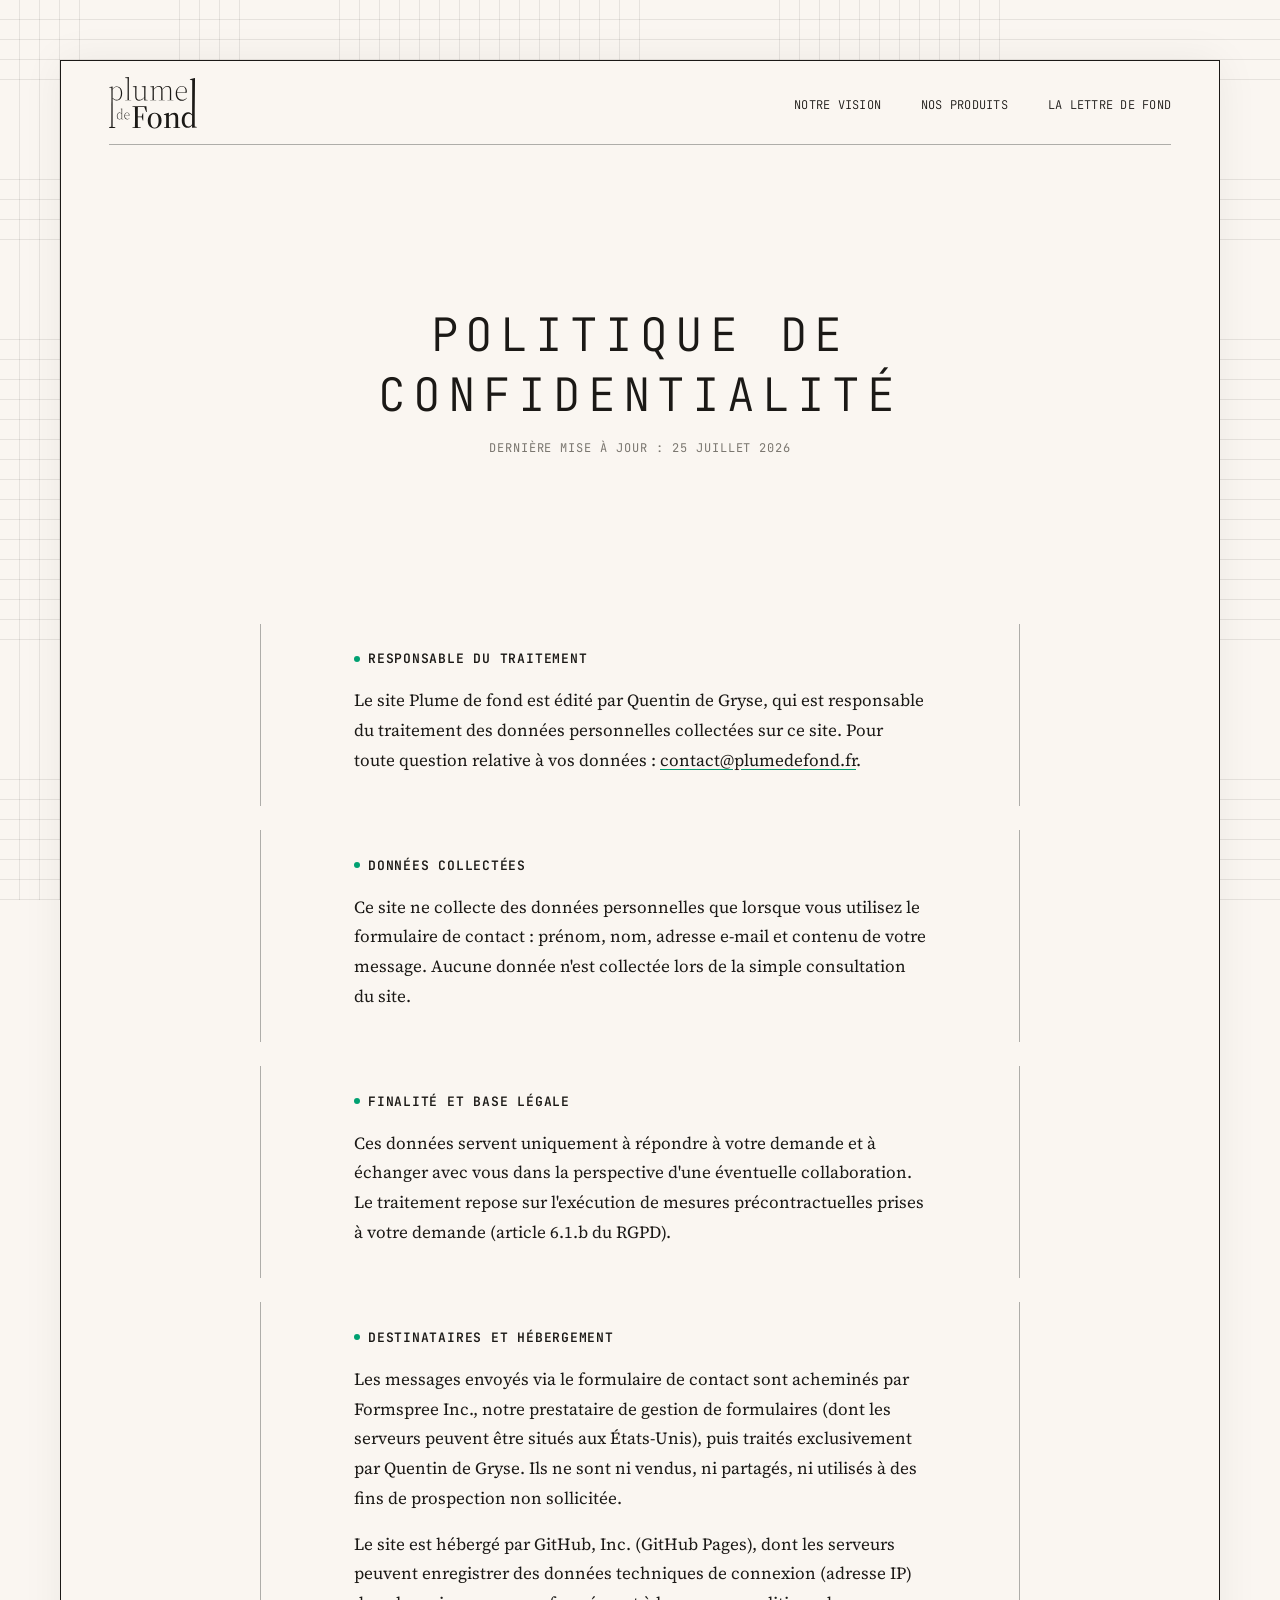
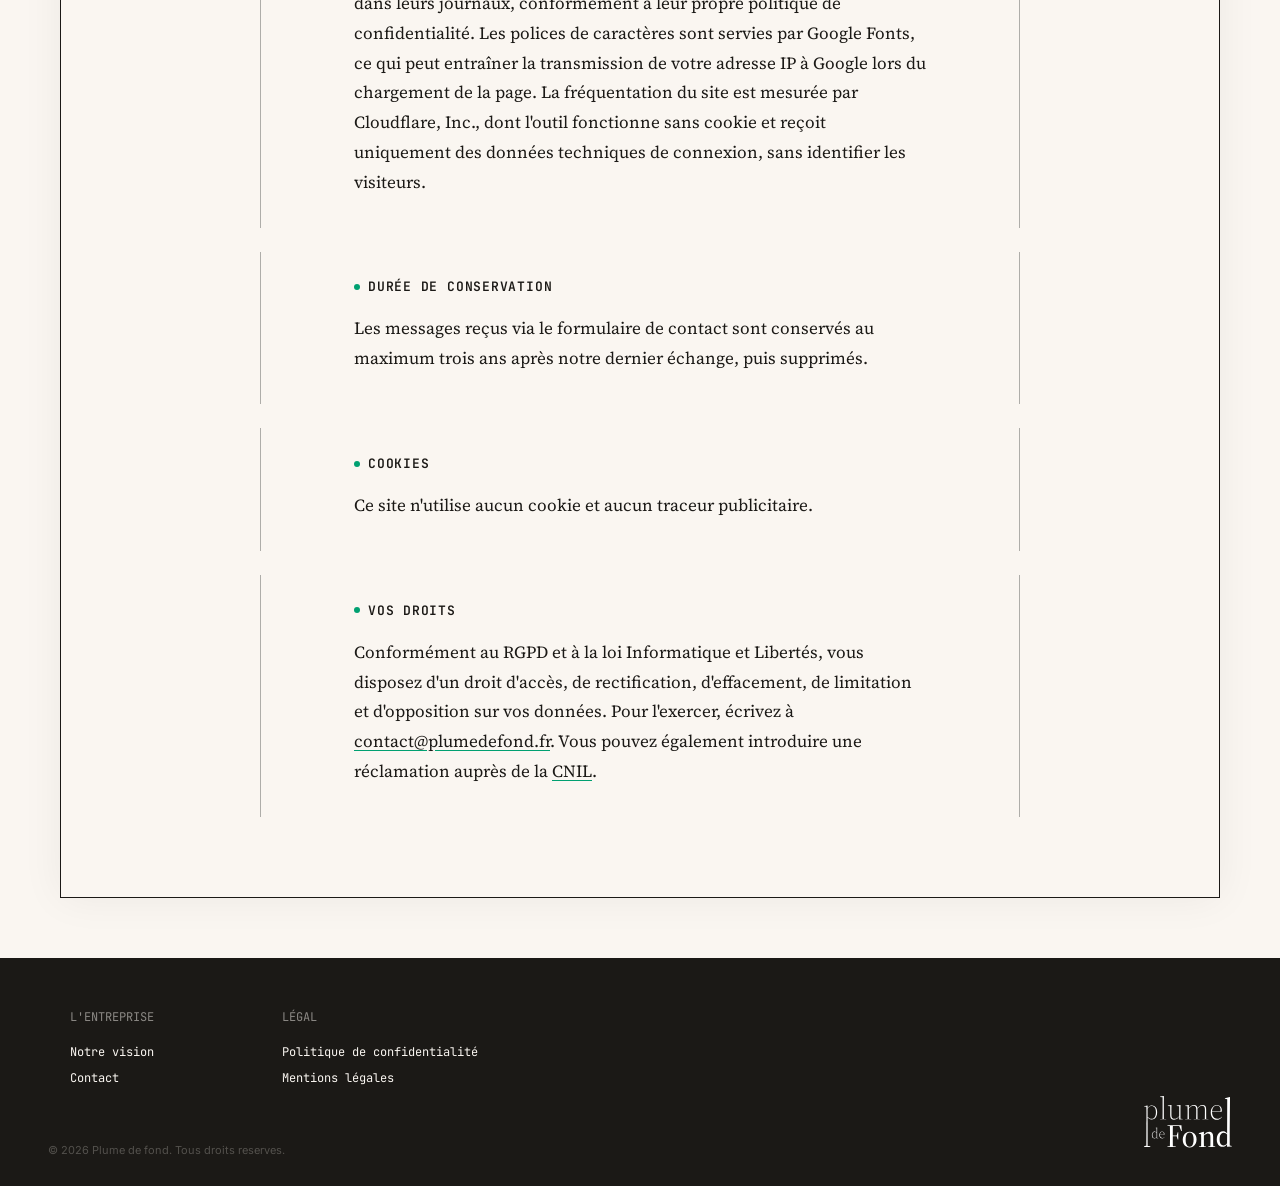
==== commit 95be552d: "Site : tirets courts à la place des tirets longs (titres d'onglet, date de mise à jour, mentions lég" ====
--- a/confidentialite.html
+++ b/confidentialite.html
@@ -3,11 +3,12 @@
 <head>
   <meta charset="UTF-8">
   <meta name="viewport" content="width=device-width, initial-scale=1.0">
-  <title>Politique de confidentialité — Plume de fond</title>
+  <title>Politique de confidentialité - Plume de fond</title>
   <link rel="preconnect" href="https://fonts.googleapis.com">
   <link rel="preconnect" href="https://fonts.gstatic.com" crossorigin>
   <link href="https://fonts.googleapis.com/css2?family=JetBrains+Mono:wght@300;400;500;600;700&family=Source+Serif+4:ital,opsz,wght@0,8..60,400;0,8..60,600;0,8..60,700;1,8..60,400;1,8..60,600&family=Inter:wght@400;500;600&display=swap" rel="stylesheet">
   <link rel="canonical" href="https://plumedefond.fr/confidentialite.html">
+  <meta name="robots" content="noindex, follow">
   <link rel="icon" href="favicon.ico" sizes="any">
   <link rel="icon" type="image/svg+xml" href="favicon.svg">
   <link rel="icon" type="image/png" sizes="512x512" href="favicon-512x512.png">
@@ -26,7 +27,7 @@
   <!-- NAVBAR -->
   <nav class="navbar">
     <div class="nav-inner">
-      <a href="index.html" class="nav-logo" aria-label="Plume de fond — accueil">
+      <a href="index.html" class="nav-logo" aria-label="Plume de fond - accueil">
                 <img class="logo-svg" src="logo-plume-de-fond.svg" alt="Plume de fond">
       </a>
       <ul class="nav-links">
@@ -41,7 +42,7 @@
   <section class="hero hero-legal hero-legal-dated">
     <h1 class="hero-title vision-title">POLITIQUE DE CONFIDENTIALITÉ</h1>
   </section>
-  <p class="legal-date">Dernière mise à jour — 25 juillet 2026</p>
+  <p class="legal-date">Dernière mise à jour : 25 juillet 2026</p>
 
   <!-- CORPS — colonne à filets façon article -->
   <div class="legal-article">
--- a/style.css
+++ b/style.css
@@ -1991,3 +1991,42 @@
     padding-top: 89px;
   }
 }
+
+
+/* =============================================
+   SIGNATURE — icône LinkedIn à côté du nom (2026-10-16)
+   ============================================= */
+.vision-signature .signature-linkedin {
+  display: inline-block;
+  width: 18px;
+  height: 18px;
+  margin-left: 10px;
+  padding: 0;
+  background: none;
+  color: var(--seq-black);
+  vertical-align: baseline;
+  transition: opacity 0.2s ease;
+}
+
+.vision-signature .signature-linkedin svg {
+  display: block;
+  width: 100%;
+  height: 100%;
+}
+
+.vision-signature .signature-linkedin:hover {
+  opacity: 0.7;
+}
+
+/* Test 2026-10-16 : soulignement manuscrit prolongé sous l'icône LinkedIn */
+.vision-signature .signature-line {
+  background-image: url("data:image/svg+xml,%3Csvg xmlns='http://www.w3.org/2000/svg' viewBox='0 0 120 10' preserveAspectRatio='none'%3E%3Cpath d='M 0 6 C 30 4, 60 7, 90 5 C 105 4, 115 6, 120 5' stroke='%231b1916' stroke-width='3.5' stroke-linecap='round' fill='none'/%3E%3C/svg%3E");
+  background-repeat: no-repeat;
+  background-position: bottom center;
+  background-size: 100% 10px;
+  padding-bottom: 10px;
+}
+
+.vision-signature .signature-line a {
+  background-image: none;
+}
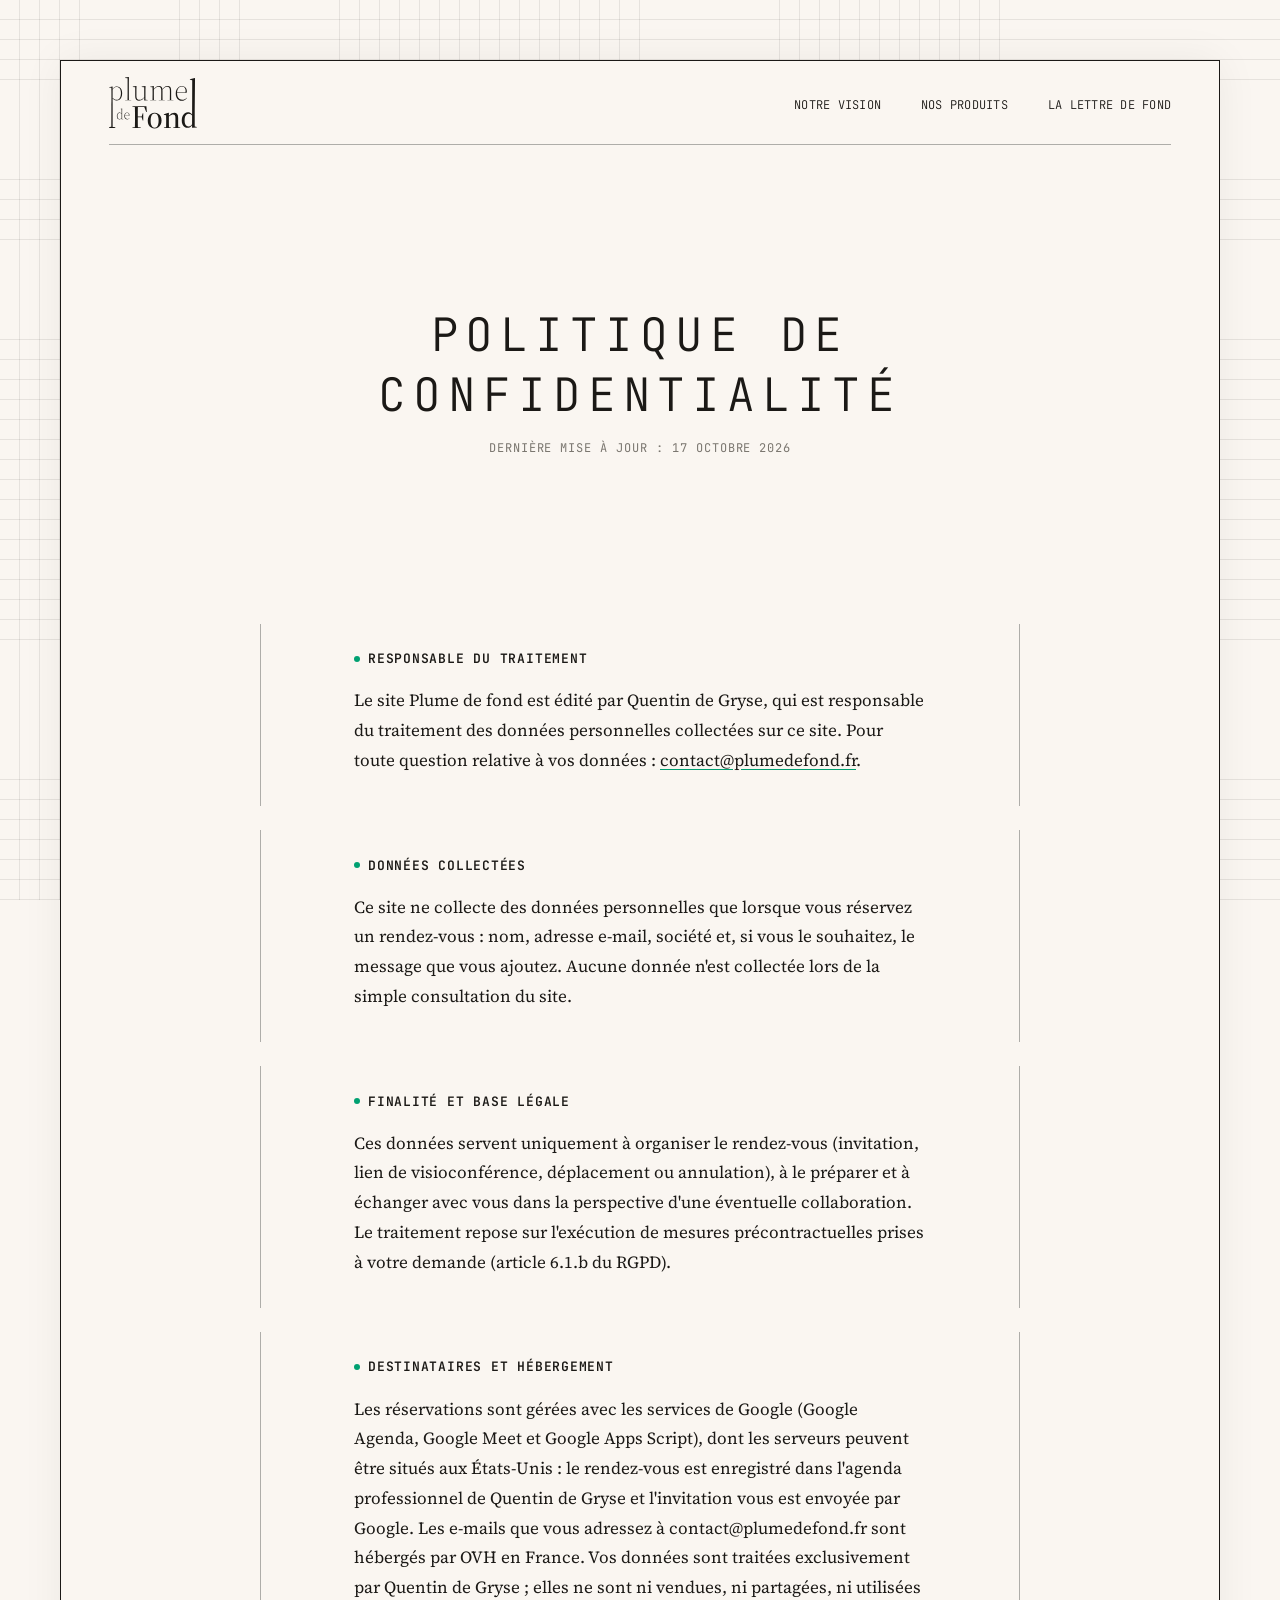
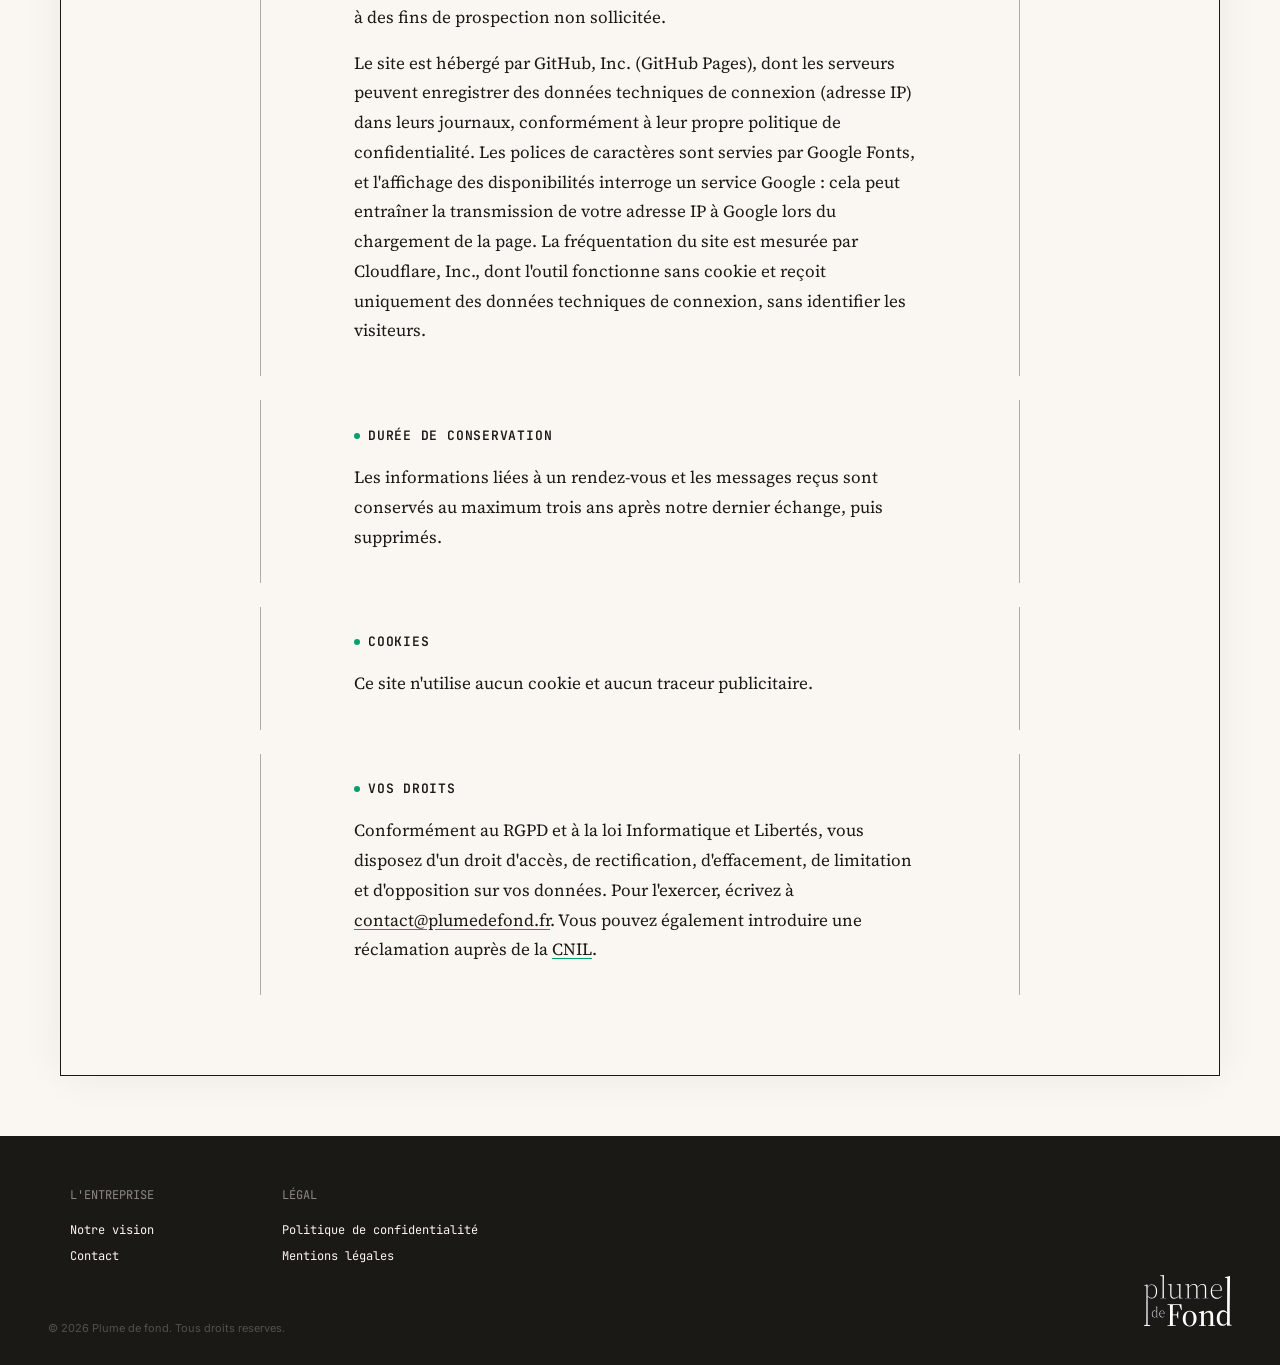
==== commit 349a1f84: "Mise en ligne de la réservation : éphéméride sur l'accueil, calendrier dans Contact, lien sur Vision" ====
--- a/confidentialite.html
+++ b/confidentialite.html
@@ -42,7 +42,7 @@
   <section class="hero hero-legal hero-legal-dated">
     <h1 class="hero-title vision-title">POLITIQUE DE CONFIDENTIALITÉ</h1>
   </section>
-  <p class="legal-date">Dernière mise à jour : 25 juillet 2026</p>
+  <p class="legal-date">Dernière mise à jour : 17 octobre 2026</p>
 
   <!-- CORPS — colonne à filets façon article -->
   <div class="legal-article">
@@ -57,29 +57,29 @@
     <section class="legal-block">
       <div class="legal-inner">
         <h2>Données collectées</h2>
-        <p>Ce site ne collecte des données personnelles que lorsque vous utilisez le formulaire de contact : prénom, nom, adresse e-mail et contenu de votre message. Aucune donnée n'est collectée lors de la simple consultation du site.</p>
+        <p>Ce site ne collecte des données personnelles que lorsque vous réservez un rendez-vous : nom, adresse e-mail, société et, si vous le souhaitez, le message que vous ajoutez. Aucune donnée n'est collectée lors de la simple consultation du site.</p>
       </div>
     </section>
 
     <section class="legal-block">
       <div class="legal-inner">
         <h2>Finalité et base légale</h2>
-        <p>Ces données servent uniquement à répondre à votre demande et à échanger avec vous dans la perspective d'une éventuelle collaboration. Le traitement repose sur l'exécution de mesures précontractuelles prises à votre demande (article 6.1.b du RGPD).</p>
+        <p>Ces données servent uniquement à organiser le rendez-vous (invitation, lien de visioconférence, déplacement ou annulation), à le préparer et à échanger avec vous dans la perspective d'une éventuelle collaboration. Le traitement repose sur l'exécution de mesures précontractuelles prises à votre demande (article 6.1.b du RGPD).</p>
       </div>
     </section>
 
     <section class="legal-block">
       <div class="legal-inner">
         <h2>Destinataires et hébergement</h2>
-        <p>Les messages envoyés via le formulaire de contact sont acheminés par Formspree Inc., notre prestataire de gestion de formulaires (dont les serveurs peuvent être situés aux États-Unis), puis traités exclusivement par Quentin de Gryse. Ils ne sont ni vendus, ni partagés, ni utilisés à des fins de prospection non sollicitée.</p>
-        <p>Le site est hébergé par GitHub, Inc. (GitHub Pages), dont les serveurs peuvent enregistrer des données techniques de connexion (adresse IP) dans leurs journaux, conformément à leur propre politique de confidentialité. Les polices de caractères sont servies par Google Fonts, ce qui peut entraîner la transmission de votre adresse IP à Google lors du chargement de la page. La fréquentation du site est mesurée par Cloudflare, Inc., dont l'outil fonctionne sans cookie et reçoit uniquement des données techniques de connexion, sans identifier les visiteurs.</p>
+        <p>Les réservations sont gérées avec les services de Google (Google Agenda, Google Meet et Google Apps Script), dont les serveurs peuvent être situés aux États-Unis : le rendez-vous est enregistré dans l'agenda professionnel de Quentin de Gryse et l'invitation vous est envoyée par Google. Les e-mails que vous adressez à contact@plumedefond.fr sont hébergés par OVH en France. Vos données sont traitées exclusivement par Quentin de Gryse ; elles ne sont ni vendues, ni partagées, ni utilisées à des fins de prospection non sollicitée.</p>
+        <p>Le site est hébergé par GitHub, Inc. (GitHub Pages), dont les serveurs peuvent enregistrer des données techniques de connexion (adresse IP) dans leurs journaux, conformément à leur propre politique de confidentialité. Les polices de caractères sont servies par Google Fonts, et l'affichage des disponibilités interroge un service Google : cela peut entraîner la transmission de votre adresse IP à Google lors du chargement de la page. La fréquentation du site est mesurée par Cloudflare, Inc., dont l'outil fonctionne sans cookie et reçoit uniquement des données techniques de connexion, sans identifier les visiteurs.</p>
       </div>
     </section>
 
     <section class="legal-block">
       <div class="legal-inner">
         <h2>Durée de conservation</h2>
-        <p>Les messages reçus via le formulaire de contact sont conservés au maximum trois ans après notre dernier échange, puis supprimés.</p>
+        <p>Les informations liées à un rendez-vous et les messages reçus sont conservés au maximum trois ans après notre dernier échange, puis supprimés.</p>
       </div>
     </section>
 
--- a/style.css
+++ b/style.css
@@ -2030,3 +2030,32 @@
 .vision-signature .signature-line a {
   background-image: none;
 }
+
+
+/* =============================================
+   VISION — lien « Prendre rendez-vous » sous la signature (2026-10-17)
+   ============================================= */
+.vision-rdv {
+  margin-top: 34px;
+}
+
+.vision-rdv a {
+  display: inline-flex;
+  align-items: center;
+  gap: 8px;
+  font-family: 'JetBrains Mono', monospace;
+  font-size: 12px;
+  letter-spacing: 0.08em;
+  text-transform: uppercase;
+  color: var(--seq-black);
+  padding-bottom: 4px;
+  border-bottom: 1px solid currentColor;
+}
+
+.vision-rdv a span {
+  transition: transform 0.3s ease;
+}
+
+.vision-rdv a:hover span {
+  transform: translateX(4px);
+}
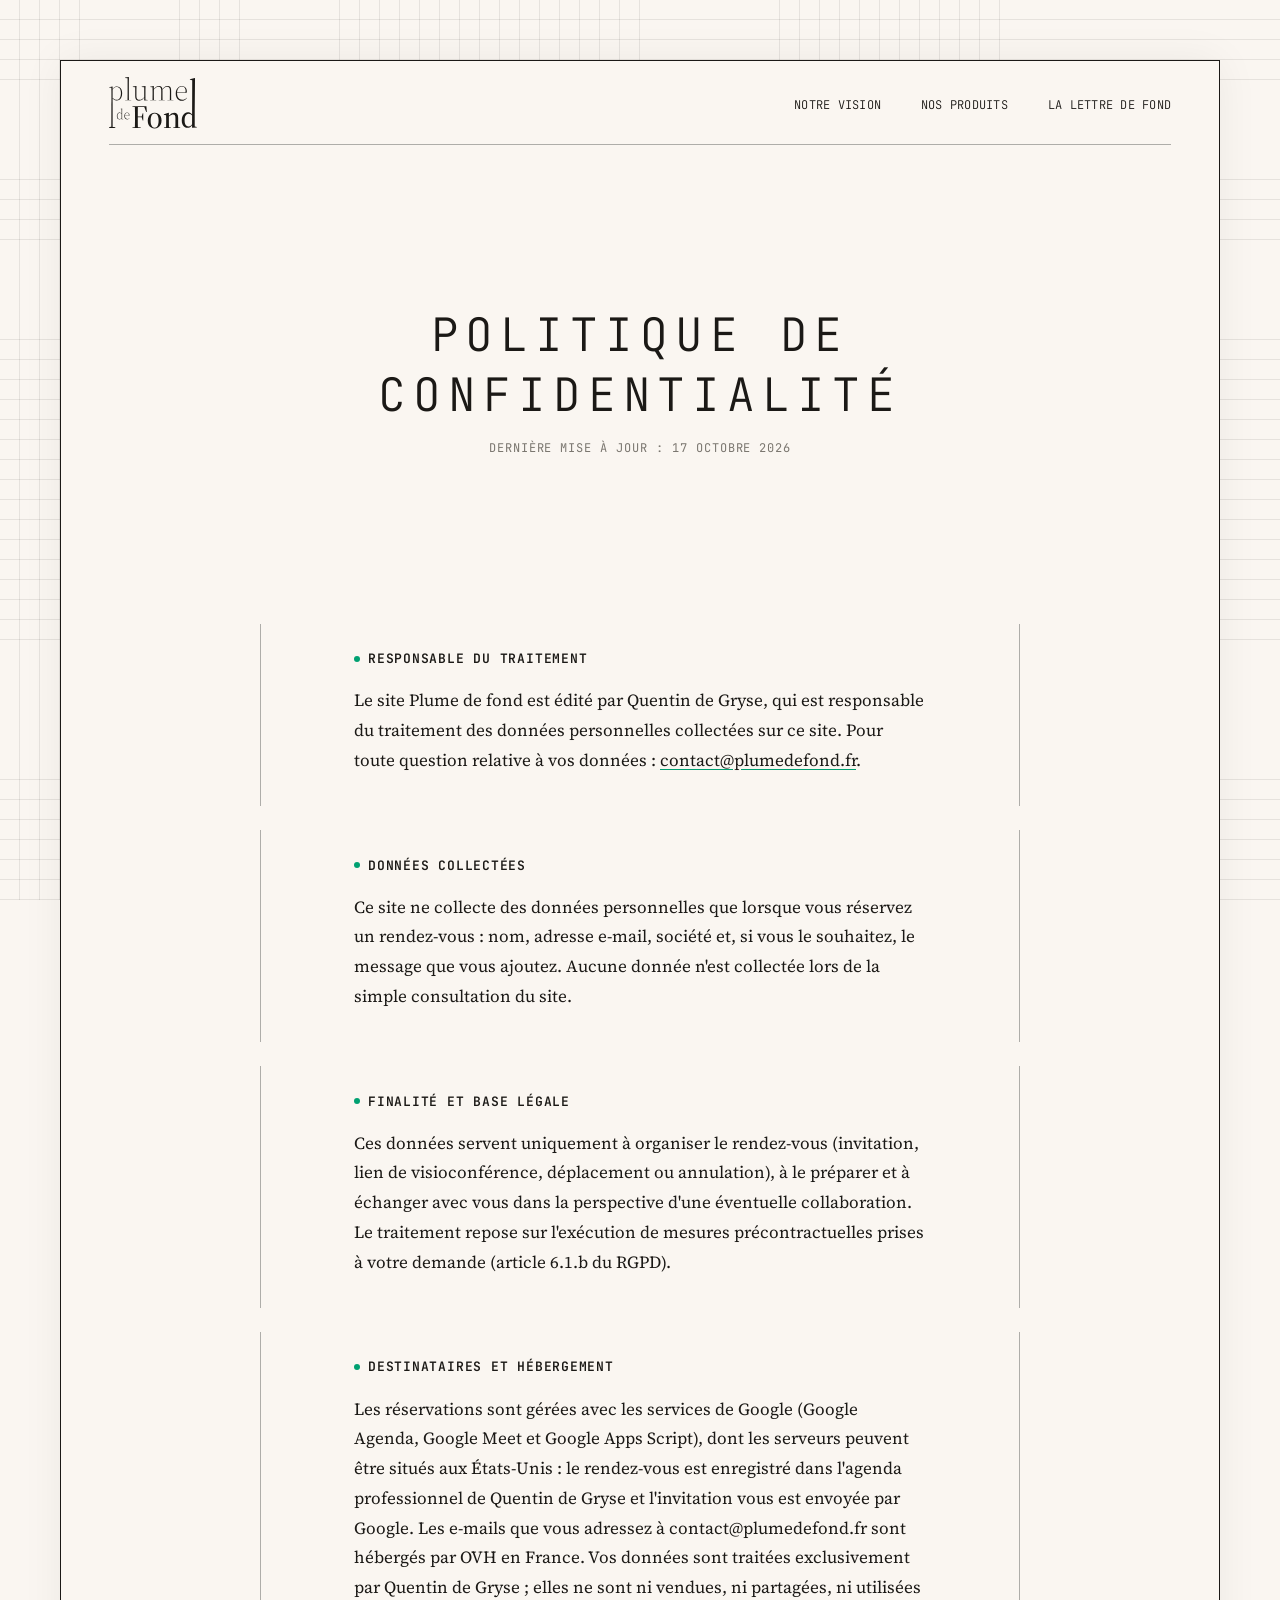
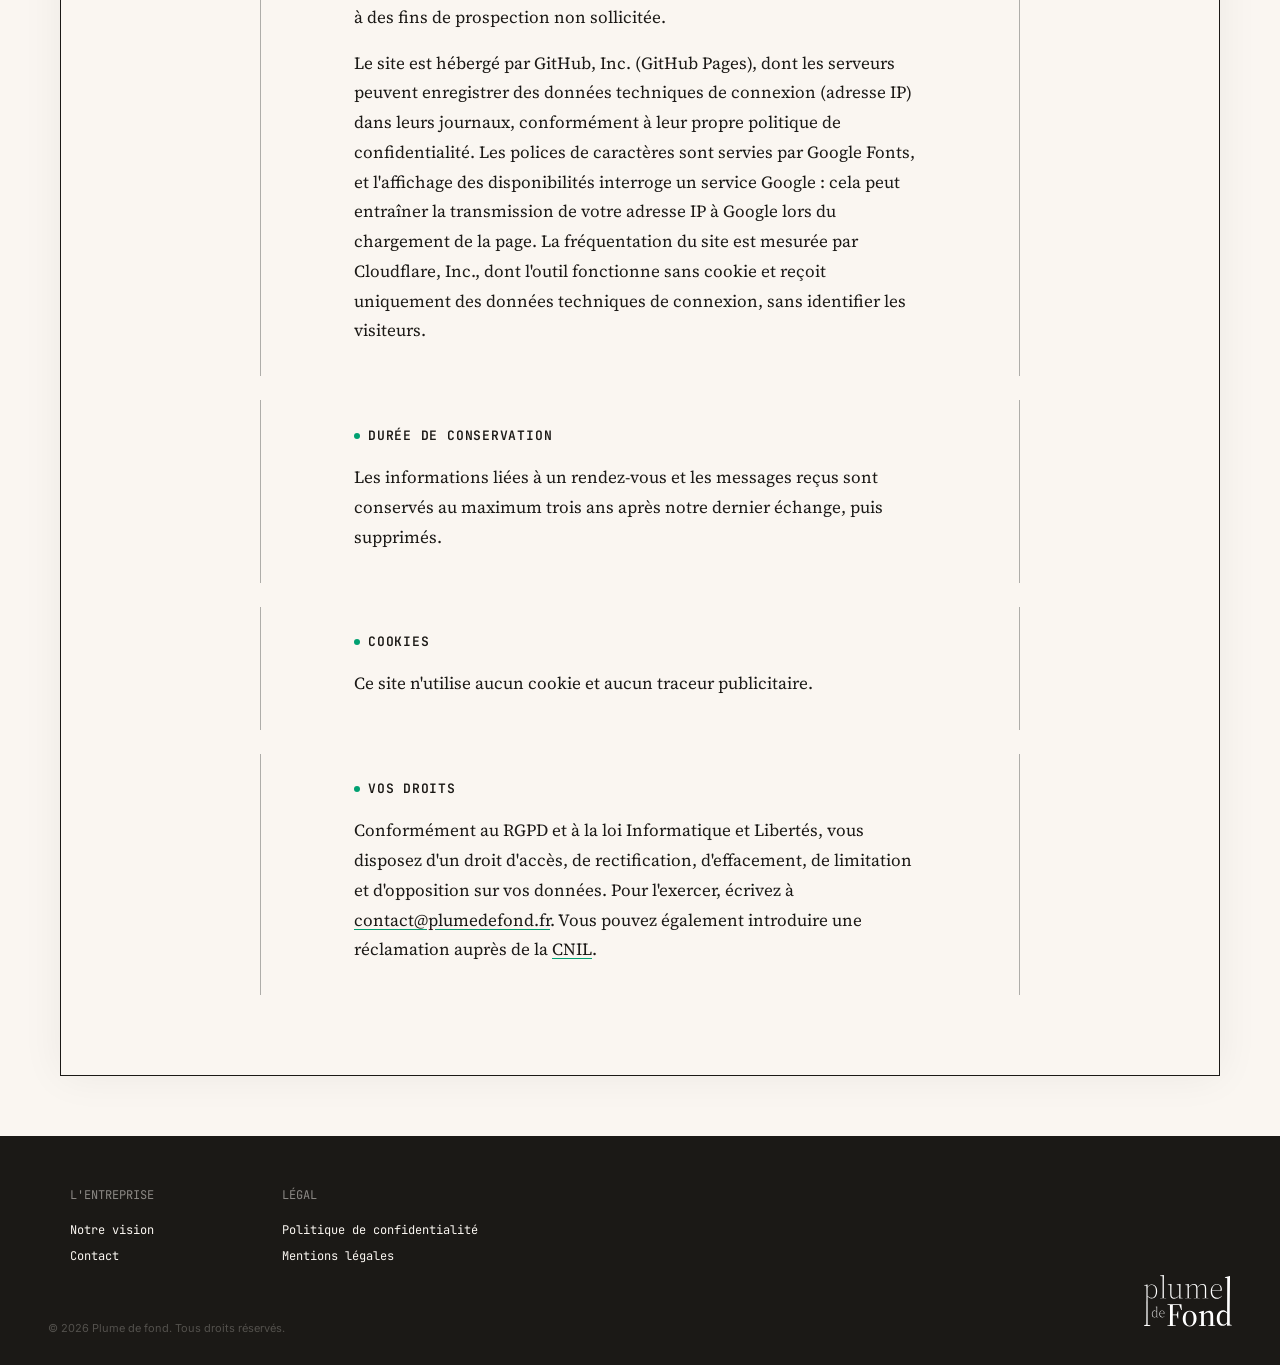
==== commit 24050c7a: "Mobile : formulaire visible après le choix d'un créneau, champs en 16 px, ovale et zones tactiles ad" ====
--- a/confidentialite.html
+++ b/confidentialite.html
@@ -18,7 +18,7 @@
   <link rel="icon" type="image/png" sizes="32x32" href="favicon-32x32.png">
   <link rel="icon" type="image/png" sizes="16x16" href="favicon-16x16.png">
   <link rel="apple-touch-icon" sizes="180x180" href="apple-touch-icon.png">
-  <link rel="stylesheet" href="style.css?v=20260912i">
+  <link rel="stylesheet" href="style.css?v=20261017c">
 </head>
 <body>
 
@@ -34,7 +34,11 @@
         <li><a href="vision.html">NOTRE VISION<svg class="pencil-circle" viewBox="0 0 200 70" fill="none" xmlns="http://www.w3.org/2000/svg"><path d="M 120 5 C 160 3, 193 14, 191 32 C 189 50, 155 64, 100 65 C 45 66, 7 52, 6 34 C 5 16, 45 4, 110 3 C 155 2, 190 14, 188 32" stroke="#1b1916" stroke-width="1.8" stroke-linecap="round" fill="none"/></svg></a></li>
         <li><a href="index.html#produits">NOS PRODUITS<svg class="pencil-circle" viewBox="0 0 200 70" fill="none" xmlns="http://www.w3.org/2000/svg"><path d="M 120 5 C 160 3, 193 14, 191 32 C 189 50, 155 64, 100 65 C 45 66, 7 52, 6 34 C 5 16, 45 4, 110 3 C 155 2, 190 14, 188 32" stroke="#1b1916" stroke-width="1.8" stroke-linecap="round" fill="none"/></svg></a></li>
         <li><a href="https://lettre.plumedefond.fr">LA LETTRE DE FOND<svg class="pencil-circle" viewBox="0 0 200 70" preserveAspectRatio="none" fill="none" xmlns="http://www.w3.org/2000/svg"><path d="M 120 5 C 160 3, 193 14, 191 32 C 189 50, 155 64, 100 65 C 45 66, 7 52, 6 34 C 5 16, 45 4, 110 3 C 155 2, 190 14, 188 32" stroke="#1b1916" stroke-width="1.8" stroke-linecap="round" fill="none"/></svg></a></li>
+        <li class="nav-mobile-only"><a href="contact.html">PRENDRE RENDEZ-VOUS</a></li>
       </ul>
+      <button class="nav-hamburger" aria-label="Ouvrir le menu" aria-expanded="false">
+        <span></span><span></span><span></span>
+      </button>
     </div>
   </nav>
 
@@ -122,10 +126,29 @@
       </div>
     </div>
     <div class="footer-bottom">
-      <p>&copy; 2026 Plume de fond. Tous droits reserves.</p>
+      <p>&copy; 2026 Plume de fond. Tous droits réservés.</p>
     </div>
   </footer>
 
+  <script>
+    (function() {
+      var navInner = document.querySelector('.nav-inner');
+      var burger = document.querySelector('.nav-hamburger');
+      if (burger && navInner) {
+        burger.addEventListener('click', function() {
+          var open = navInner.classList.toggle('open');
+          burger.setAttribute('aria-expanded', open ? 'true' : 'false');
+        });
+        // referme le menu après un clic sur un lien
+        navInner.querySelectorAll('.nav-links a').forEach(function(a) {
+          a.addEventListener('click', function() {
+            navInner.classList.remove('open');
+            burger.setAttribute('aria-expanded', 'false');
+          });
+        });
+      }
+    })();
+  </script>
   <!-- Cloudflare Web Analytics — mesure d'audience sans cookies -->
   <script type='module' src='https://static.cloudflareinsights.com/beacon.min.js' data-cf-beacon='{"token": "644f7a3778624fafaa6b0a6ad2f11ed3"}'></script>
 </body>
--- a/style.css
+++ b/style.css
@@ -2059,3 +2059,59 @@
 .vision-rdv a:hover span {
   transform: translateX(4px);
 }
+
+
+/* =============================================
+   MOBILE — retours de la vérification du 2026-10-17
+   ============================================= */
+/* lien « Prendre rendez-vous » : seulement dans le menu mobile */
+.nav-links .nav-mobile-only {
+  display: none;
+}
+
+@media (max-width: 768px) {
+  .nav-inner.open .nav-links .nav-mobile-only {
+    display: block;
+  }
+}
+
+/* burger : zone tactile de 44 px, barres toujours calées à droite */
+.nav-hamburger {
+  min-width: 44px;
+  min-height: 44px;
+  justify-content: center;
+  align-items: center;
+  margin-right: -7px;
+}
+
+/* Vision : zones tactiles élargies sans bouger le dessin */
+.vision-signature .signature-linkedin,
+.vision-rdv a {
+  position: relative;
+}
+
+.vision-signature .signature-linkedin::after,
+.vision-rdv a::after {
+  content: '';
+  position: absolute;
+  inset: -12px;
+}
+
+/* pages légales : une seule marge latérale sur petit écran */
+@media (max-width: 400px) {
+  .legal-article {
+    padding-left: 0.4rem;
+    padding-right: 0.4rem;
+  }
+}
+
+/* menu mobile : liens plus faciles à toucher */
+@media (max-width: 768px) {
+  .nav-inner.open .nav-links {
+    gap: 0.4rem;
+  }
+  .nav-inner.open .nav-links a {
+    display: block;
+    padding: 10px 0;
+  }
+}
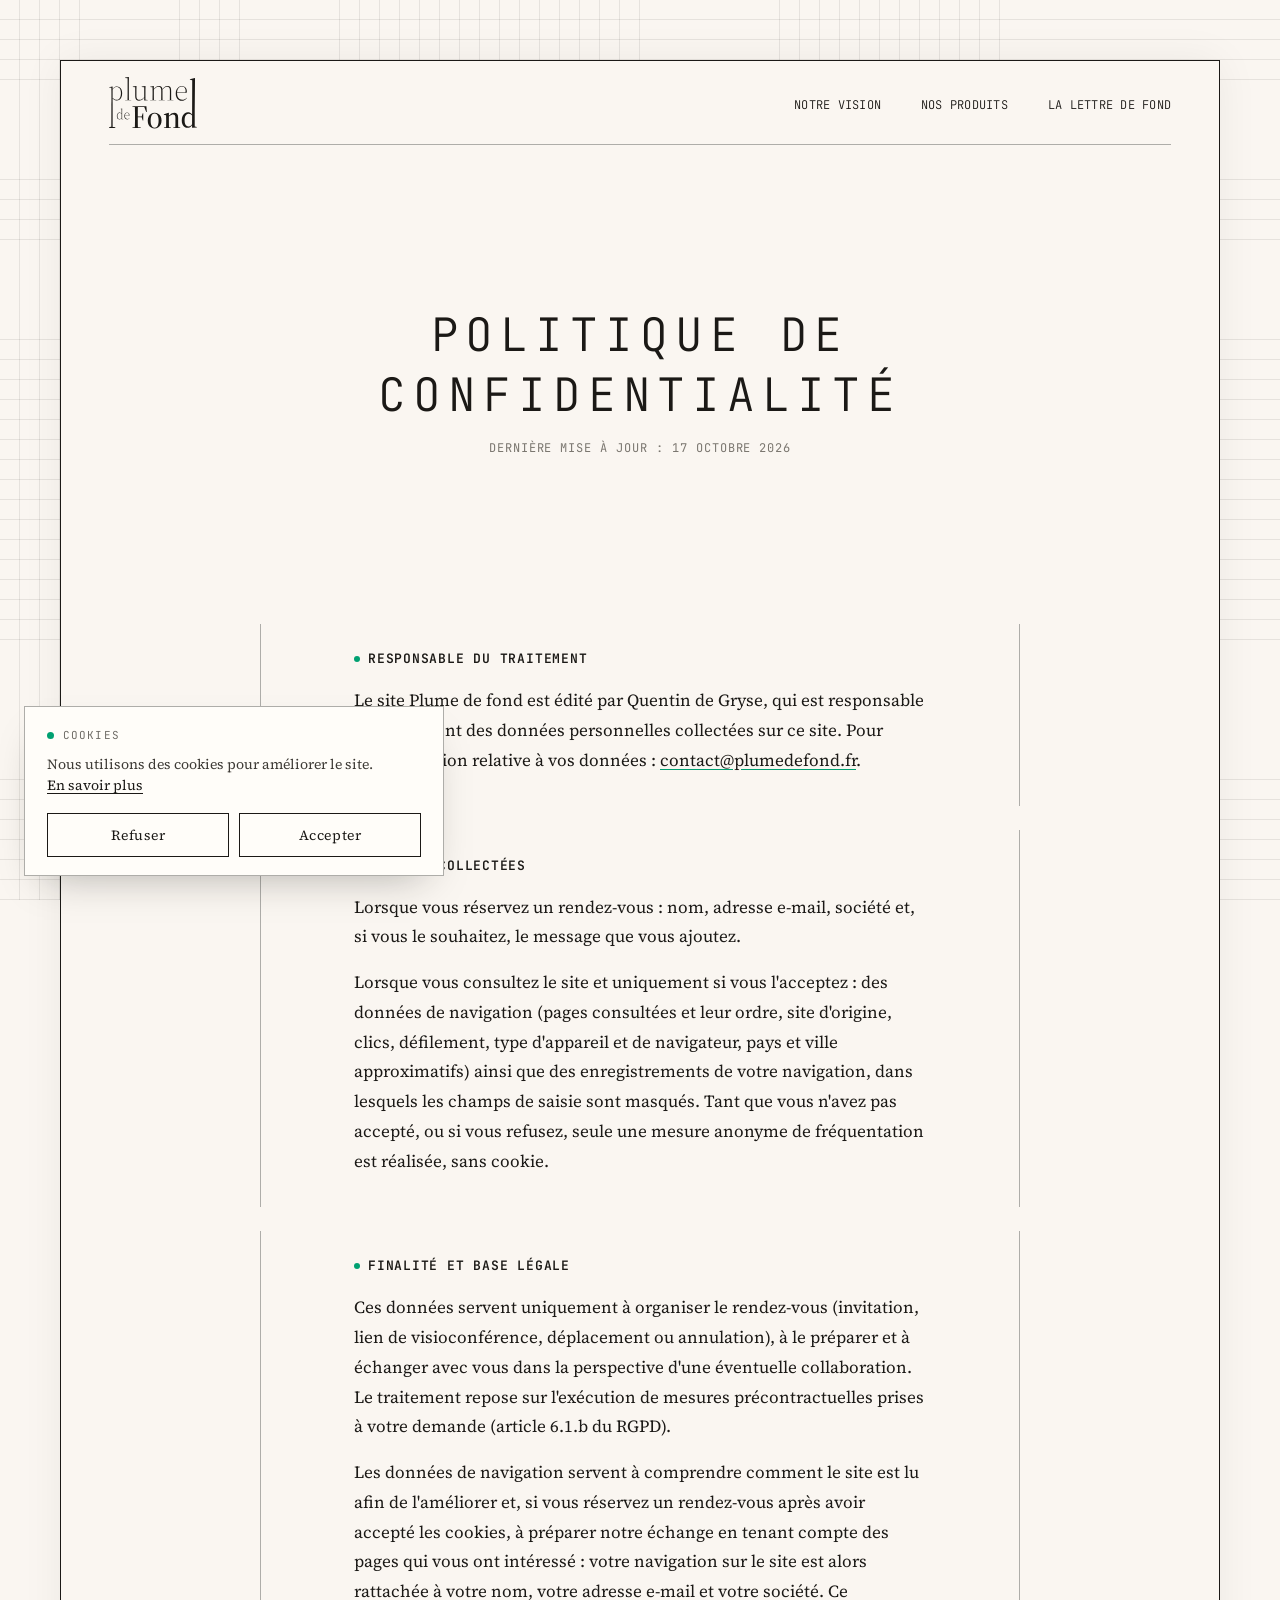
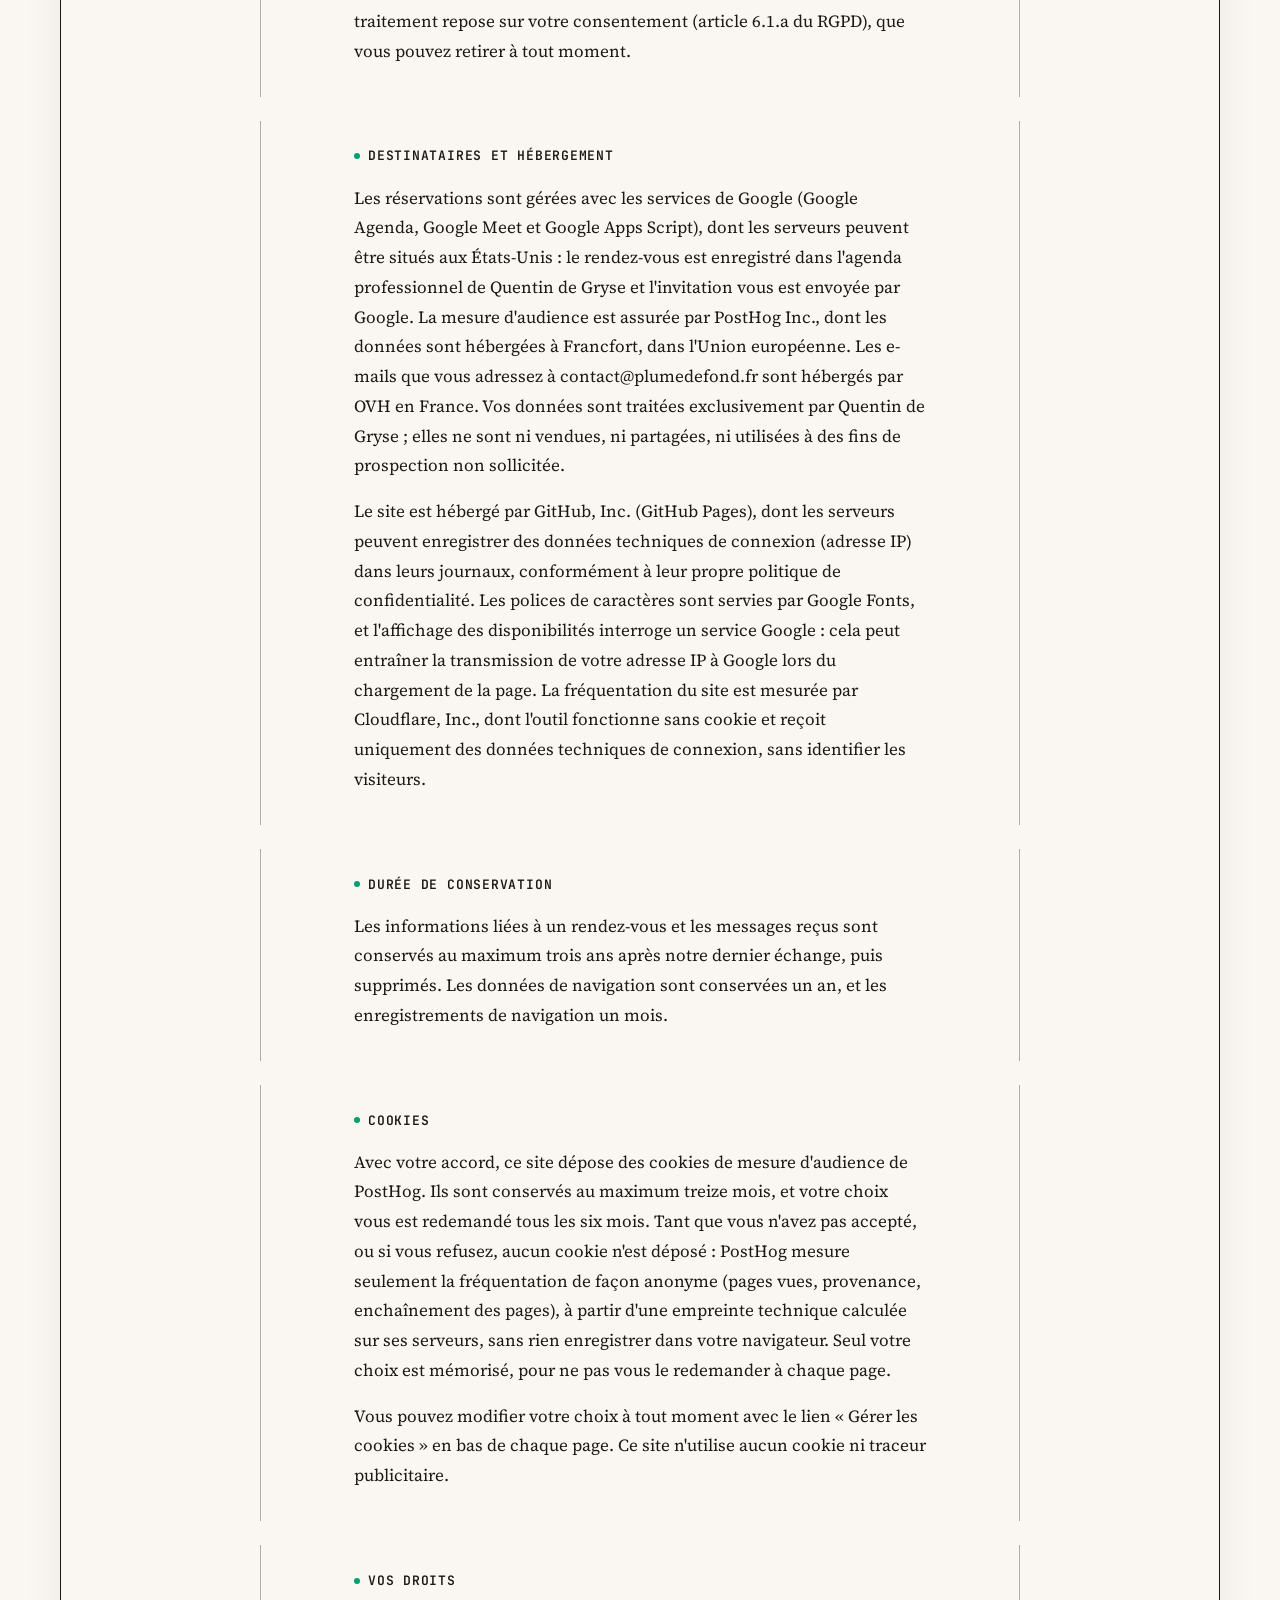
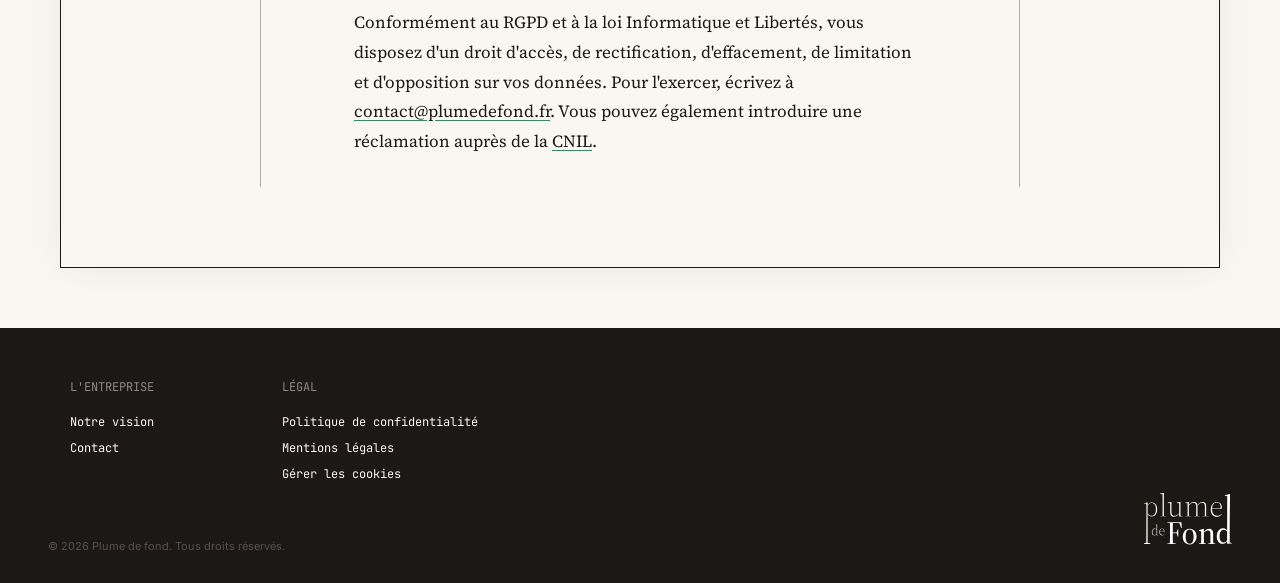
==== commit 11c14c17: "Mesure d'audience PostHog (UE) : bandeau cookies, comptage sans cookie par défaut, suivi complet apr" ====
--- a/confidentialite.html
+++ b/confidentialite.html
@@ -18,7 +18,7 @@
   <link rel="icon" type="image/png" sizes="32x32" href="favicon-32x32.png">
   <link rel="icon" type="image/png" sizes="16x16" href="favicon-16x16.png">
   <link rel="apple-touch-icon" sizes="180x180" href="apple-touch-icon.png">
-  <link rel="stylesheet" href="style.css?v=20261017c">
+  <link rel="stylesheet" href="style.css?v=20261017e">
 </head>
 <body>
 
@@ -61,7 +61,8 @@
     <section class="legal-block">
       <div class="legal-inner">
         <h2>Données collectées</h2>
-        <p>Ce site ne collecte des données personnelles que lorsque vous réservez un rendez-vous : nom, adresse e-mail, société et, si vous le souhaitez, le message que vous ajoutez. Aucune donnée n'est collectée lors de la simple consultation du site.</p>
+        <p>Lorsque vous réservez un rendez-vous : nom, adresse e-mail, société et, si vous le souhaitez, le message que vous ajoutez.</p>
+        <p>Lorsque vous consultez le site et uniquement si vous l'acceptez : des données de navigation (pages consultées et leur ordre, site d'origine, clics, défilement, type d'appareil et de navigateur, pays et ville approximatifs) ainsi que des enregistrements de votre navigation, dans lesquels les champs de saisie sont masqués. Tant que vous n'avez pas accepté, ou si vous refusez, seule une mesure anonyme de fréquentation est réalisée, sans cookie.</p>
       </div>
     </section>
 
@@ -69,13 +70,14 @@
       <div class="legal-inner">
         <h2>Finalité et base légale</h2>
         <p>Ces données servent uniquement à organiser le rendez-vous (invitation, lien de visioconférence, déplacement ou annulation), à le préparer et à échanger avec vous dans la perspective d'une éventuelle collaboration. Le traitement repose sur l'exécution de mesures précontractuelles prises à votre demande (article 6.1.b du RGPD).</p>
+        <p>Les données de navigation servent à comprendre comment le site est lu afin de l'améliorer et, si vous réservez un rendez-vous après avoir accepté les cookies, à préparer notre échange en tenant compte des pages qui vous ont intéressé : votre navigation sur le site est alors rattachée à votre nom, votre adresse e-mail et votre société. Ce traitement repose sur votre consentement (article 6.1.a du RGPD), que vous pouvez retirer à tout moment.</p>
       </div>
     </section>
 
     <section class="legal-block">
       <div class="legal-inner">
         <h2>Destinataires et hébergement</h2>
-        <p>Les réservations sont gérées avec les services de Google (Google Agenda, Google Meet et Google Apps Script), dont les serveurs peuvent être situés aux États-Unis : le rendez-vous est enregistré dans l'agenda professionnel de Quentin de Gryse et l'invitation vous est envoyée par Google. Les e-mails que vous adressez à contact@plumedefond.fr sont hébergés par OVH en France. Vos données sont traitées exclusivement par Quentin de Gryse ; elles ne sont ni vendues, ni partagées, ni utilisées à des fins de prospection non sollicitée.</p>
+        <p>Les réservations sont gérées avec les services de Google (Google Agenda, Google Meet et Google Apps Script), dont les serveurs peuvent être situés aux États-Unis : le rendez-vous est enregistré dans l'agenda professionnel de Quentin de Gryse et l'invitation vous est envoyée par Google. La mesure d'audience est assurée par PostHog Inc., dont les données sont hébergées à Francfort, dans l'Union européenne. Les e-mails que vous adressez à contact@plumedefond.fr sont hébergés par OVH en France. Vos données sont traitées exclusivement par Quentin de Gryse ; elles ne sont ni vendues, ni partagées, ni utilisées à des fins de prospection non sollicitée.</p>
         <p>Le site est hébergé par GitHub, Inc. (GitHub Pages), dont les serveurs peuvent enregistrer des données techniques de connexion (adresse IP) dans leurs journaux, conformément à leur propre politique de confidentialité. Les polices de caractères sont servies par Google Fonts, et l'affichage des disponibilités interroge un service Google : cela peut entraîner la transmission de votre adresse IP à Google lors du chargement de la page. La fréquentation du site est mesurée par Cloudflare, Inc., dont l'outil fonctionne sans cookie et reçoit uniquement des données techniques de connexion, sans identifier les visiteurs.</p>
       </div>
     </section>
@@ -83,14 +85,15 @@
     <section class="legal-block">
       <div class="legal-inner">
         <h2>Durée de conservation</h2>
-        <p>Les informations liées à un rendez-vous et les messages reçus sont conservés au maximum trois ans après notre dernier échange, puis supprimés.</p>
+        <p>Les informations liées à un rendez-vous et les messages reçus sont conservés au maximum trois ans après notre dernier échange, puis supprimés. Les données de navigation sont conservées un an, et les enregistrements de navigation un mois.</p>
       </div>
     </section>
 
-    <section class="legal-block">
+    <section class="legal-block" id="cookies">
       <div class="legal-inner">
         <h2>Cookies</h2>
-        <p>Ce site n'utilise aucun cookie et aucun traceur publicitaire.</p>
+        <p>Avec votre accord, ce site dépose des cookies de mesure d'audience de PostHog. Ils sont conservés au maximum treize mois, et votre choix vous est redemandé tous les six mois. Tant que vous n'avez pas accepté, ou si vous refusez, aucun cookie n'est déposé : PostHog mesure seulement la fréquentation de façon anonyme (pages vues, provenance, enchaînement des pages), à partir d'une empreinte technique calculée sur ses serveurs, sans rien enregistrer dans votre navigateur. Seul votre choix est mémorisé, pour ne pas vous le redemander à chaque page.</p>
+        <p>Vous pouvez modifier votre choix à tout moment avec le lien « Gérer les cookies » en bas de chaque page. Ce site n'utilise aucun cookie ni traceur publicitaire.</p>
       </div>
     </section>
 
@@ -119,6 +122,7 @@
         <ul>
           <li><a href="confidentialite.html">Politique de confidentialité</a></li>
           <li><a href="mentions-legales.html">Mentions légales</a></li>
+          <li><button type="button" class="cookie-manage">Gérer les cookies</button></li>
         </ul>
       </div>
       <div class="footer-col footer-col-logo">
@@ -149,6 +153,7 @@
       }
     })();
   </script>
+  <script src="analytics.js?v=20261017c"></script>
   <!-- Cloudflare Web Analytics — mesure d'audience sans cookies -->
   <script type='module' src='https://static.cloudflareinsights.com/beacon.min.js' data-cf-beacon='{"token": "644f7a3778624fafaa6b0a6ad2f11ed3"}'></script>
 </body>
--- a/style.css
+++ b/style.css
@@ -2115,3 +2115,120 @@
     padding: 10px 0;
   }
 }
+
+
+/* =============================================
+   BANDEAU COOKIES — PostHog (2026-10-17)
+   « Refuser » et « Accepter » identiques : même taille, même style (CNIL).
+   ============================================= */
+.cookie-banner {
+  position: fixed;
+  left: 24px;
+  bottom: 24px;
+  z-index: 2000;
+  width: min(420px, calc(100vw - 32px));
+  padding: 20px 22px 18px;
+  background: #fffdf9;
+  border: thin solid #aeada9;
+  box-shadow: 0 18px 40px -20px rgba(27, 25, 22, 0.35);
+  opacity: 0;
+  transform: translateY(12px);
+  transition: opacity 0.3s ease, transform 0.3s ease;
+}
+
+.cookie-banner.is-open {
+  opacity: 1;
+  transform: none;
+}
+
+.cookie-banner[hidden] { display: none; }
+
+.cookie-kicker {
+  display: flex;
+  align-items: center;
+  gap: 9px;
+  font-family: 'JetBrains Mono', monospace;
+  font-size: 11px;
+  letter-spacing: 0.1em;
+  text-transform: uppercase;
+  color: #6f6c66;
+  margin-bottom: 10px;
+}
+
+.cookie-kicker::before {
+  content: '';
+  width: 7px;
+  height: 7px;
+  border-radius: 50%;
+  background: var(--seq-green);
+}
+
+.cookie-text {
+  font-family: 'Source Serif 4', Georgia, serif;
+  font-size: 14px;
+  line-height: 1.55;
+  color: #3d3a35;
+  margin-bottom: 16px;
+}
+
+.cookie-text a {
+  white-space: nowrap;
+  color: var(--seq-black);
+  text-decoration: underline;
+  text-underline-offset: 3px;
+}
+
+.cookie-actions {
+  display: flex;
+  gap: 10px;
+}
+
+.cookie-btn {
+  flex: 1;
+  min-height: 44px;
+  padding: 10px 16px;
+  font-family: 'Source Serif 4', Georgia, serif;
+  font-size: 14px;
+  letter-spacing: 0.04em;
+  color: var(--seq-black);
+  background: none;
+  border: 1px solid var(--seq-black);
+  cursor: pointer;
+  transition: background 0.2s, color 0.2s;
+}
+
+.cookie-btn:hover {
+  background: var(--seq-black);
+  color: var(--seq-cream);
+}
+
+.cookie-btn:focus-visible {
+  outline: 1px dashed var(--seq-black);
+  outline-offset: 3px;
+}
+
+@media (max-width: 768px) {
+  .cookie-banner {
+    left: 16px;
+    right: 16px;
+    bottom: 16px;
+    width: auto;
+  }
+}
+
+@media (prefers-reduced-motion: reduce) {
+  .cookie-banner { transition: none; }
+}
+
+/* lien « Gérer les cookies » du pied de page : un bouton habillé en lien */
+.footer-col .cookie-manage {
+  padding: 0;
+  background: none;
+  border: none;
+  font-family: 'JetBrains Mono', monospace;
+  font-size: 12px;
+  line-height: inherit;
+  color: var(--seq-cream);
+  cursor: pointer;
+  text-align: left;
+}
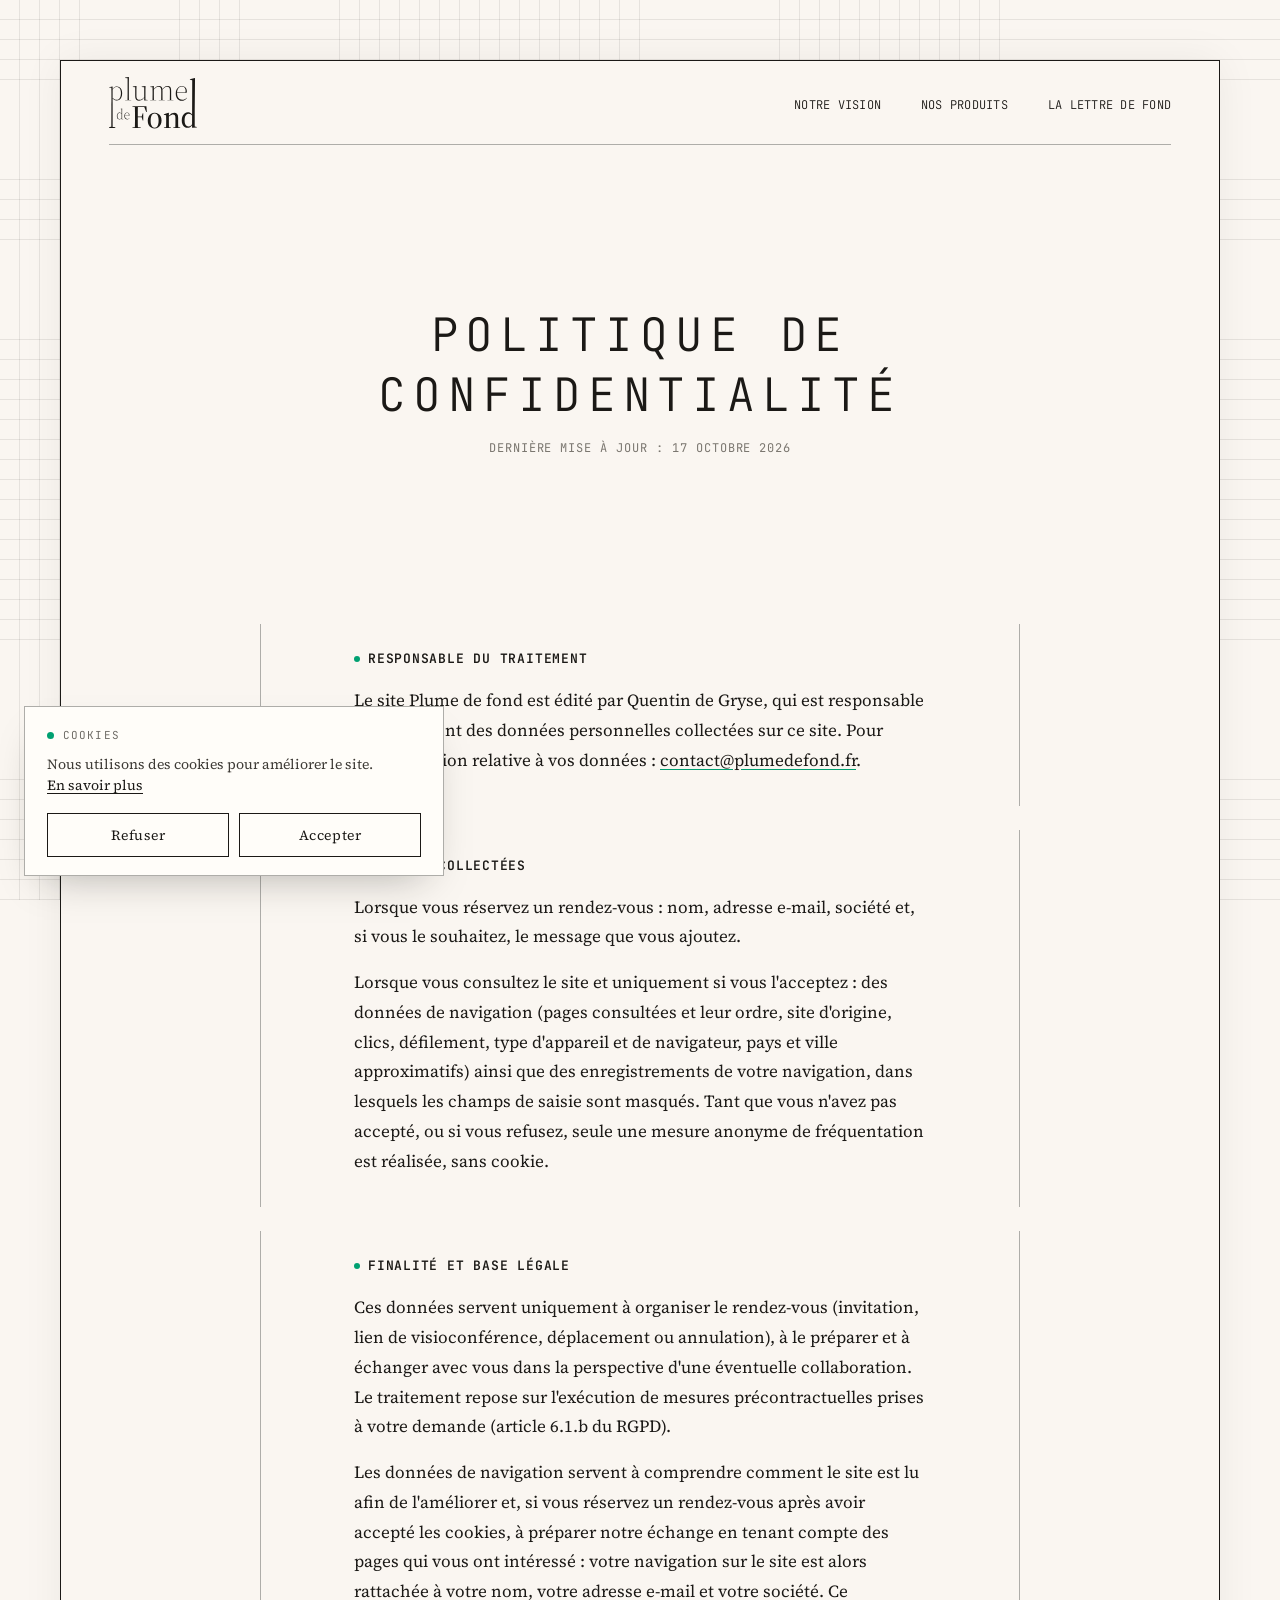
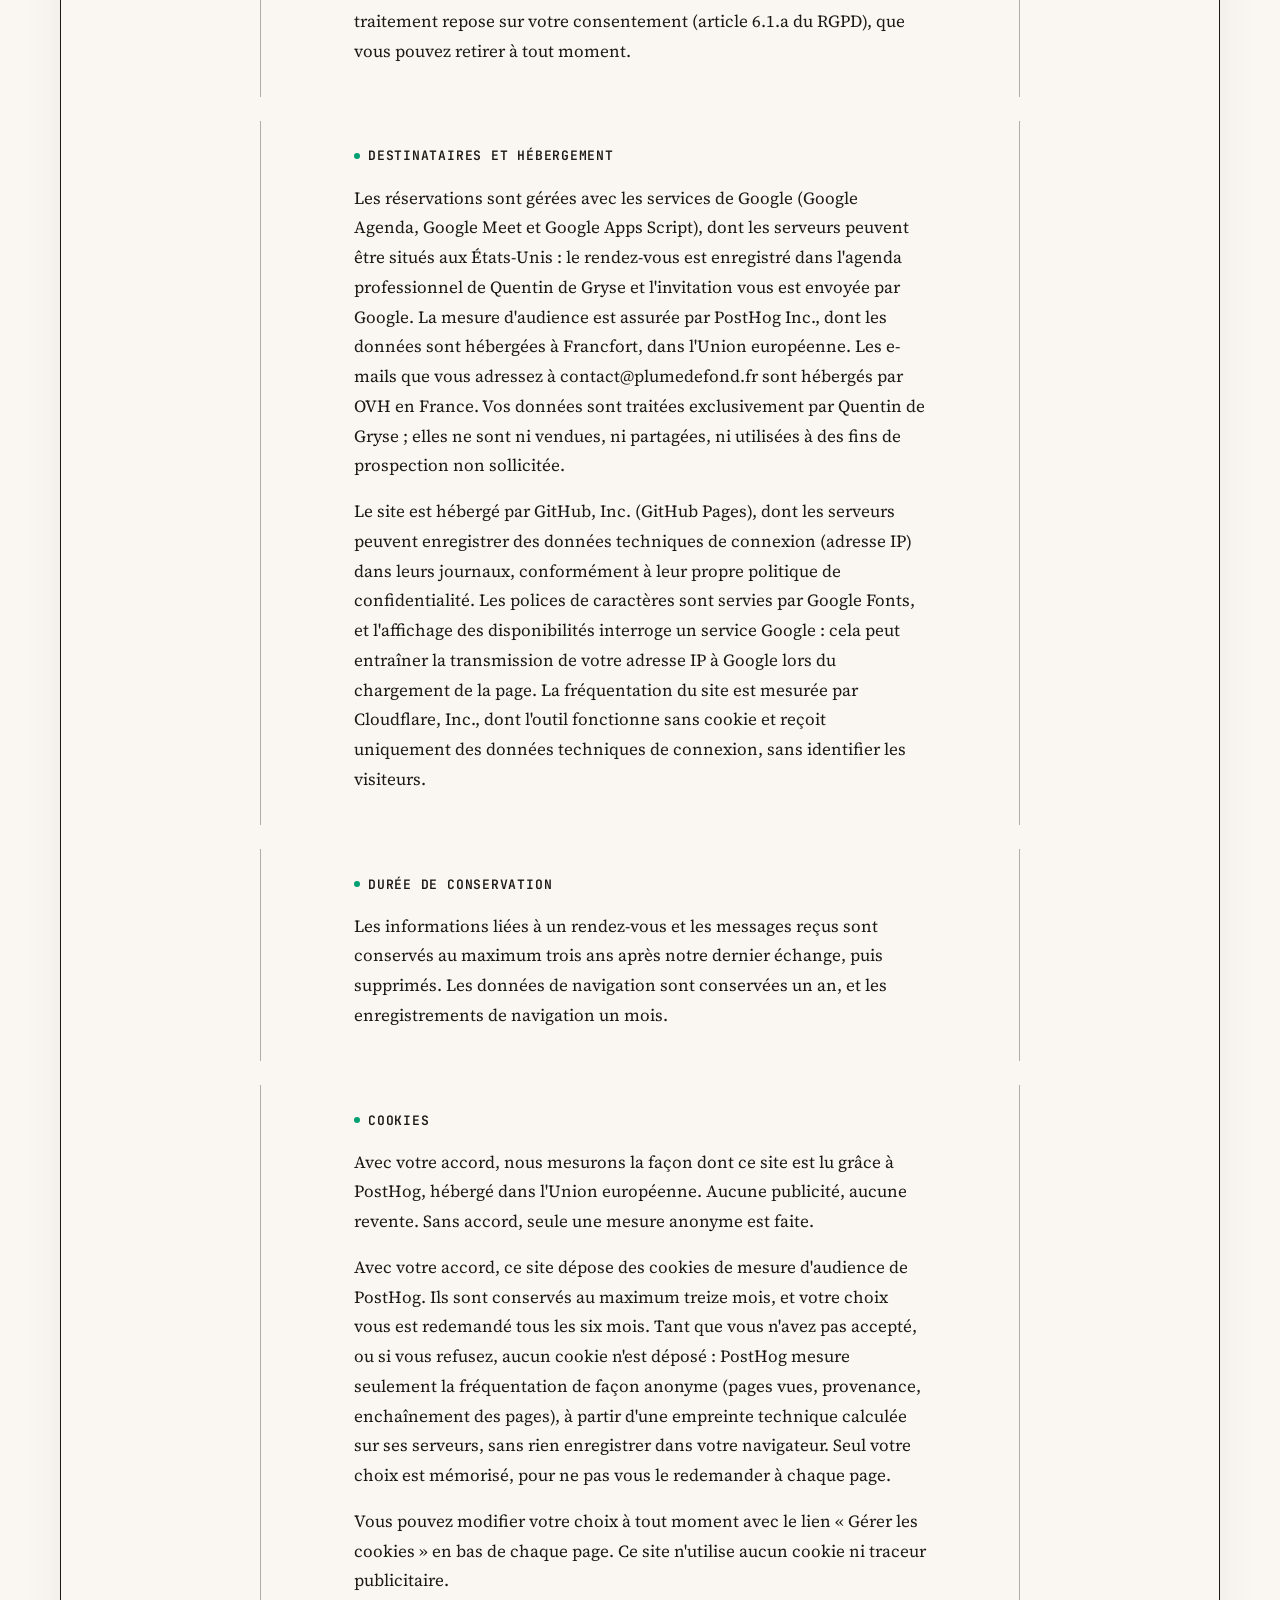
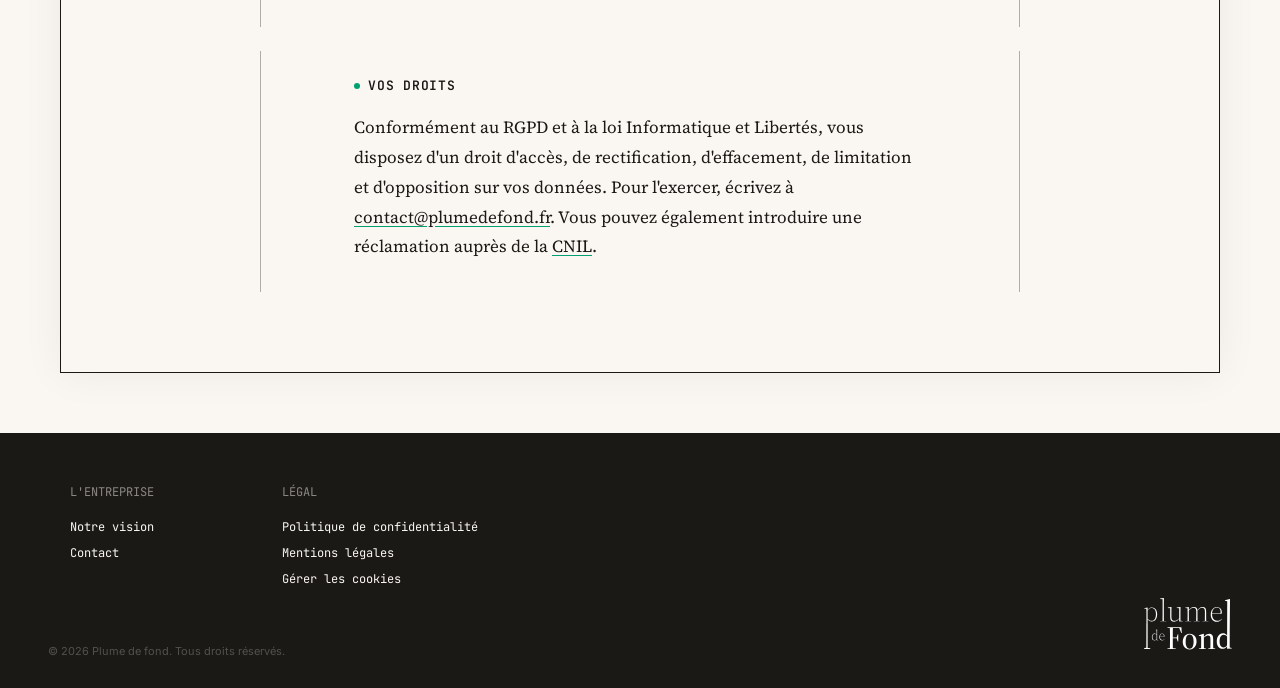
==== commit 2cc77ce5: "Confidentialité : phrase d'introduction de la section Cookies Co-Authored-By: Claude Opus 5.5 <norep" ====
--- a/confidentialite.html
+++ b/confidentialite.html
@@ -92,6 +92,7 @@
     <section class="legal-block" id="cookies">
       <div class="legal-inner">
         <h2>Cookies</h2>
+        <p>Avec votre accord, nous mesurons la façon dont ce site est lu grâce à PostHog, hébergé dans l'Union européenne. Aucune publicité, aucune revente. Sans accord, seule une mesure anonyme est faite.</p>
         <p>Avec votre accord, ce site dépose des cookies de mesure d'audience de PostHog. Ils sont conservés au maximum treize mois, et votre choix vous est redemandé tous les six mois. Tant que vous n'avez pas accepté, ou si vous refusez, aucun cookie n'est déposé : PostHog mesure seulement la fréquentation de façon anonyme (pages vues, provenance, enchaînement des pages), à partir d'une empreinte technique calculée sur ses serveurs, sans rien enregistrer dans votre navigateur. Seul votre choix est mémorisé, pour ne pas vous le redemander à chaque page.</p>
         <p>Vous pouvez modifier votre choix à tout moment avec le lien « Gérer les cookies » en bas de chaque page. Ce site n'utilise aucun cookie ni traceur publicitaire.</p>
       </div>
